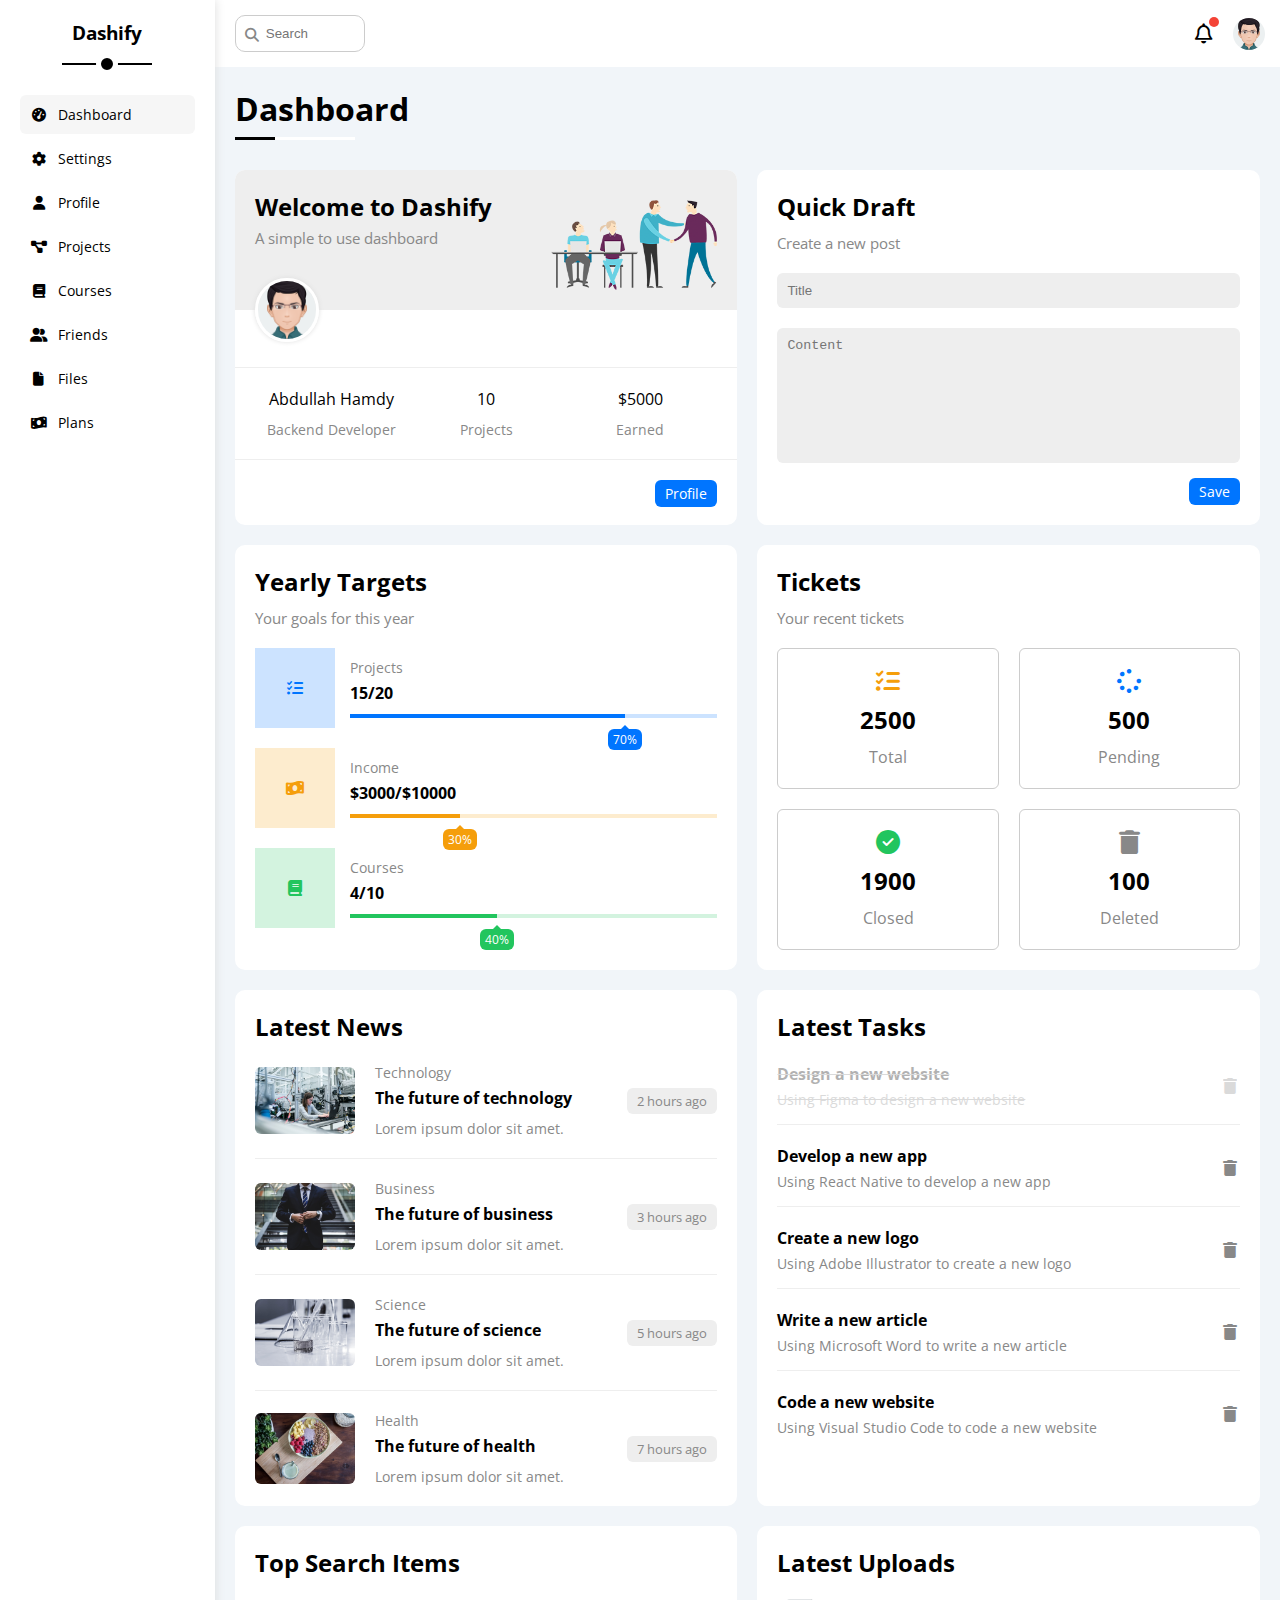
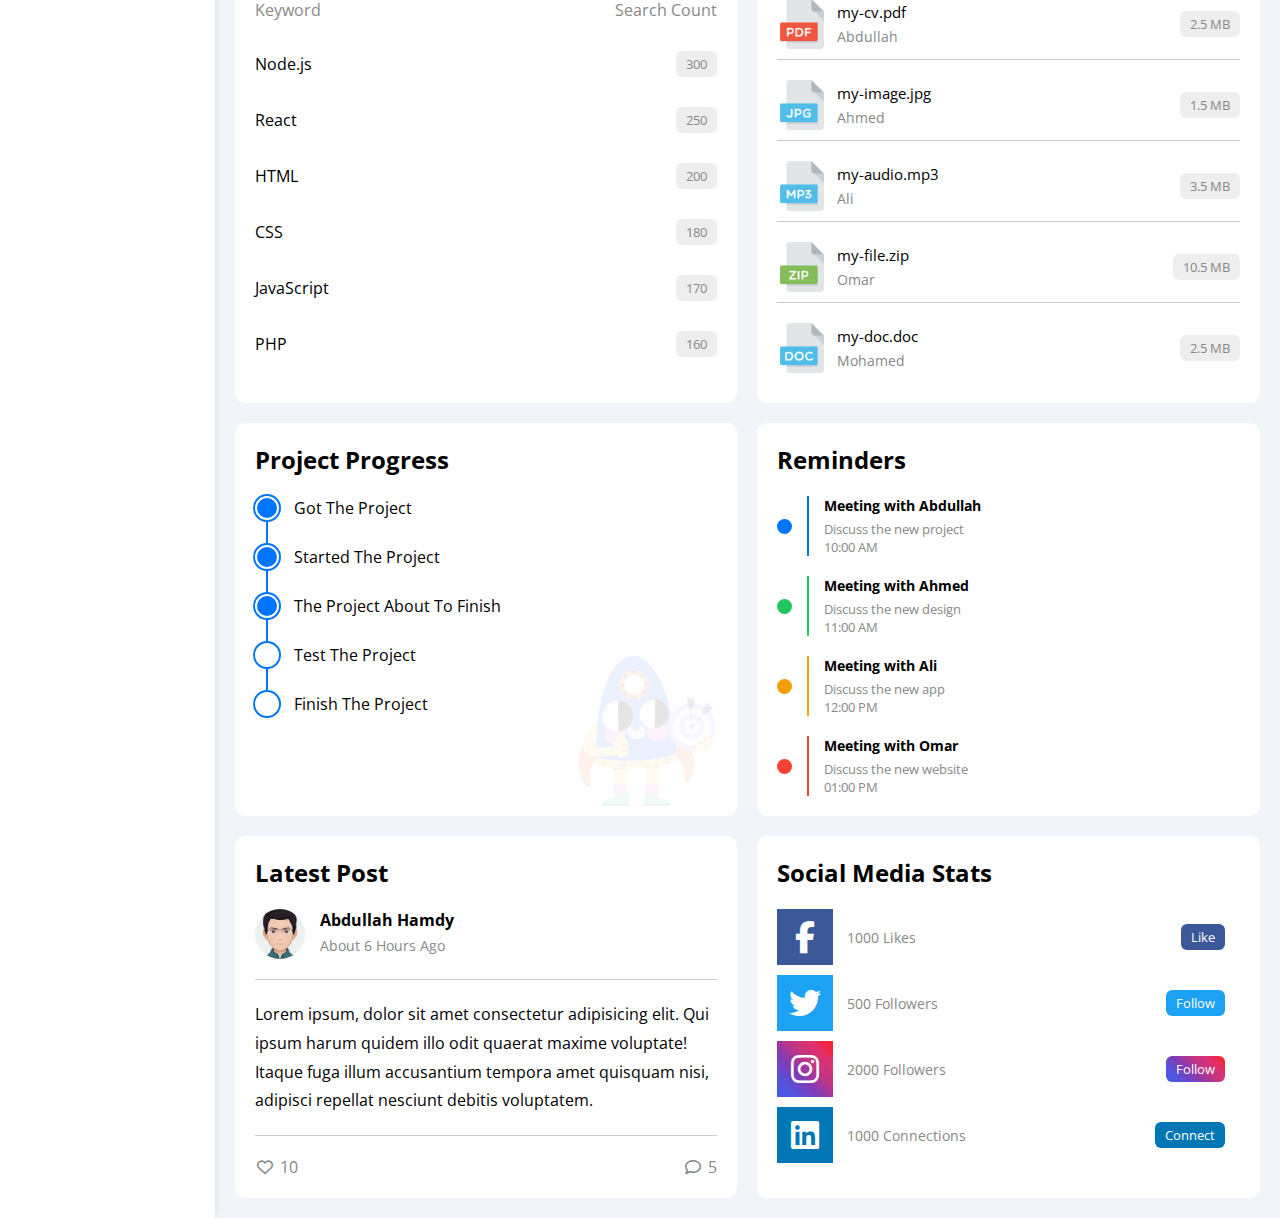
==== index.html @ 6daaa735 "Refactor CSS to update social media stats widget and latest post widget styles and layout" ====
<!DOCTYPE html>
<html lang="en">

<head>
    <meta charset="UTF-8">
    <meta name="viewport" content="width=device-width, initial-scale=1.0">
    <title>Dashify</title>
    <!-- Font Awesome -->
    <link rel="stylesheet" href="./css/all.min.css">
    <!-- Google Font -->
    <link rel="preconnect" href="https://fonts.googleapis.com">
    <link rel="preconnect" href="https://fonts.gstatic.com" crossorigin>
    <link href="https://fonts.googleapis.com/css2?family=Open+Sans:wght@300;500&amp;display=swap" rel="stylesheet">
    <!-- Custom CSS -->
    <link rel="stylesheet" href="./css/framework.css">
    <link rel="stylesheet" href="./css/style.css">
</head>

<body>
    <div class="page d-flex">
        <div class="sidebar bg-white p-20 p-relative">
            <h3 class="p-relative text-center mt-0">Dashify</h3>
            <ul>
                <li>
                    <a href="./index.html" class="active d-flex align-items-center font-14 p-10 rad-6 color-black">
                        <i class="fas fa-tachometer-alt fa-fw"></i>
                        <span>Dashboard</span>
                    </a>
                </li>
                <li>
                    <a href="./settings.html" class="d-flex align-items-center font-14 p-10 rad-6 color-black">
                        <i class="fas fa-cog fa-fw"></i>
                        <span>Settings</span>
                    </a>
                </li>
                <li>
                    <a href="./profile.html" class="d-flex align-items-center font-14 p-10 rad-6 color-black">
                        <i class="fas fa-user fa-fw"></i>
                        <span>Profile</span>
                    </a>
                </li>
                <li>
                    <a href="./projects.html" class="d-flex align-items-center font-14 p-10 rad-6 color-black">
                        <i class="fas fa-project-diagram fa-fw"></i>
                        <span>Projects</span>
                    </a>
                </li>
                <li>
                    <a href="./courses.html" class="d-flex align-items-center font-14 p-10 rad-6 color-black">
                        <i class="fas fa-book fa-fw"></i>
                        <span>Courses</span>
                    </a>
                </li>
                <li>
                    <a href="./friends.html" class="d-flex align-items-center font-14 p-10 rad-6 color-black">
                        <i class="fas fa-user-friends fa-fw"></i>
                        <span>Friends</span>
                    </a>
                </li>
                <li>
                    <a href="./files.html" class="d-flex align-items-center font-14 p-10 rad-6 color-black">
                        <i class="fas fa-file fa-fw"></i>
                        <span>Files</span>
                    </a>
                </li>
                <li>
                    <a href="./plans.html" class="d-flex align-items-center font-14 p-10 rad-6 color-black">
                        <i class="fas fa-money-bill-wave fa-fw"></i>
                        <span>Plans</span>
                    </a>
                </li>
            </ul>
        </div>
        <div class="content w-full">
            <!-- Start Header -->
            <div class="header bg-white p-15 between-flex">
                <div class="search p-relative">
                    <input class="p-10 rad-10 type=" search" placeholder="Search">
                </div>
                <div class="user d-flex align-items-center">
                    <span class="notification p-relative">
                        <i class="fa-regular fa-bell fa-lg p-relative"></i>
                    </span>
                    <div class="user-info d-flex align-items-center">
                        <div class="user-img">
                            <img src="./images/user.png" alt="User">
                        </div>
                    </div>
                </div>
            </div>
            <!-- End Header -->
            <h1 class="p-relative">Dashboard</h1>
            <div class="wrapper d-grid gap-20">
                <!-- Start Welcome widget -->
                <div class="welcome bg-white rad-10 text-center-mobile">
                    <div class="intro d-flex justify-content-between p-20 bg-eee">
                        <div>
                            <h2 class="m-0">
                                Welcome to Dashify
                            </h2>
                            <p class="font-15 color-grey mt-5">
                                A simple to use dashboard
                            </p>
                        </div>
                        <img class="d-none-mobile" src="./images/welcome.png" alt="Welcome">
                    </div>
                    <img src="./images/user.png" alt="User">
                    <div class="body text-center d-flex p-20 mt-20 mb-20 d-block-mobile">
                        <div>Abdullah Hamdy<span class="d-block color-grey font-14 mt-10">Backend Developer</span></div>
                        <div>10<span class="d-block color-grey font-14 mt-10">Projects</span></div>
                        <div>$5000<span class="d-block color-grey font-14 mt-10">Earned</span></div>
                    </div>
                    <a class="btn profile-btn d-block font-14 color-white bg-blue w-fit p-5"
                        href="./profile.html">Profile</a>
                </div>
                <!-- End Welcome widget -->
                <!-- Start Quick Draft Widget -->
                <div class="quick-draft bg-white rad-10">
                    <div class="body p-20">
                        <h2 class="mt-0 mb-10">Quick Draft</h2>
                        <p class="mt-0 mb-20 font-15 color-grey">Create a new post</p>
                        <form>
                            <input class="p-10 rad-6 w-full mb-20 bg-eee border-none" type="text" placeholder="Title">
                            <textarea class="p-10 rad-6 w-full mb-10 bg-eee border-none"
                                placeholder="Content"></textarea>
                            <a href="#" class="save btn d-block w-fit font-14 bg-blue color-white rad-6 w-full">Save</a>
                        </form>
                    </div>
                </div>
                <!-- End Quick Draft Widget -->
                <!-- Start Yearly Targets Widget -->
                <div class="yearly-targets bg-white rad-10 p-20">
                    <h2 class="m-0 mb-10">Yearly Targets</h2>
                    <p class="m-0 mb-20 font-15 color-grey">Your goals for this year</p>
                    <div class="target mb-20">
                        <div class="d-flex align-items-center">
                            <div class="target-icon projects d-flex align-items-center justify-content-center">
                                <i class="fas fa-tasks fa-fw color-blue"></i>
                            </div>
                            <div class="target-info ml-15 flex-1">
                                <p class="m-0 mb-5 color-grey font-14">Projects</p>
                                <p class="m-0 font-weight-bold mb-10">15/20</p>
                                <div class="progress">
                                    <div class="progress-bar f-width bg-blue p-relative" style="width: 75%"><span
                                            class="bg-blue">70%</span>
                                    </div>
                                </div>
                            </div>
                        </div>
                    </div>
                    <div class="target mb-20">
                        <div class="d-flex align-items-center">
                            <div class="target-icon income d-flex align-items-center justify-content-center">
                                <i class="fas fa-money-bill-wave fa-fw color-orange"></i>
                            </div>
                            <div class="target-info ml-15 flex-1">
                                <p class="m-0 mb-5 color-grey font-14">Income</p>
                                <p class="m-0 font-weight-bold mb-10">$3000/$10000</p>
                                <div class="progress">
                                    <div class="progress-bar bg-orange p-relative" style="width: 30%">
                                        <span class="bg-orange">30%</span>
                                    </div>
                                </div>
                            </div>
                        </div>
                    </div>
                    <div class="target mb-20">
                        <div class="d-flex align-items-center">
                            <div class="target-icon courses d-flex align-items-center justify-content-center">
                                <i class="fas fa-book fa-fw color-green"></i>
                            </div>
                            <div class="target-info ml-15 flex-1">
                                <p class="m-0 mb-5 color-grey font-14">Courses</p>
                                <p class="m-0 font-weight-bold mb-10">4/10</p>
                                <div class="progress">
                                    <div class="progress-bar bg-green p-relative" style="width: 40%">
                                        <span class="bg-green">40%</span>
                                    </div>
                                </div>
                            </div>
                        </div>
                    </div>
                </div>
                <!-- End Yearly Targets Widget -->
                <!-- Start Tickets Widget -->
                <div class="tickets bg-white rad-10 p-20">
                    <h2 class="m-0 mb-10">Tickets</h2>
                    <p class="m-0 mb-20 font-15 color-grey">Your recent tickets</p>
                    <div class="tickets-container d-flex flex-wrap gap-20">
                        <div class="ticket color-grey text-center">
                            <i class="fas fa-tasks fa-fw font-24 color-orange mb-10"></i>
                            <p class="m-0 mb-10 font-24 font-weight-bold color-black">2500</p>
                            Total
                        </div>
                        <div class="ticket color-grey text-center">
                            <i class="fas fa-spinner fa-fw font-24 color-blue mb-10"></i>
                            <p class="m-0 mb-10 font-24 font-weight-bold color-black">500</p>
                            Pending
                        </div>
                        <div class="ticket color-grey text-center">
                            <i class="fas fa-circle-check fa-fw font-24 color-green mb-10"></i>
                            <p class="m-0 mb-10 font-24 font-weight-bold color-black">1900</p>
                            Closed
                        </div>
                        <div class="ticket color-grey text-center">
                            <i class="fas fa-trash fa-fw font-24 color-red mb-10"></i>
                            <p class="m-0 mb-10 font-24 font-weight-bold color-black">100</p>
                            Deleted
                        </div>
                    </div>
                </div>
                <!-- End Tickets Widget -->
                <!-- Start Latest News Widget -->
                <div class="latest-news bg-white rad-10 p-20">
                    <h2 class="m-0 mb-20">Latest News</h2>
                    <div class="news-container d-flex flex-column gap-20">
                        <div
                            class="news color-grey d-flex justify-content-between align-items-center d-block-mobile text-center-mobile">
                            <img class="w-100 rad-6 mr-20" src="./images/news1.jpg" alt="News">
                            <div class="news-info flex-1">
                                <p class="m-0 mb-5 font-14 color-grey">Technology</p>
                                <p class="m-0 mb-10 font-16 font-weight-bold color-black">The future of technology</p>
                                <p class="m-0 font-14 color-grey">Lorem ipsum dolor sit amet.</p>
                            </div>
                            <p class="time btn bg-eee font-13">2 hours ago</p>
                        </div>
                        <div
                            class="news color-grey d-flex justify-content-between align-items-center d-block-mobile text-center-mobile">
                            <img class="w-100 rad-6 mr-20" src="./images/news2.jpg" alt="News">
                            <div class="news-info flex-1">
                                <p class="m-0 mb-5 font-14 color-grey">Business</p>
                                <p class="m-0 mb-10 font-16 font-weight-bold color-black">The future of business</p>
                                <p class="m-0 font-14 color-grey">Lorem ipsum dolor sit amet.</p>
                            </div>
                            <p class="time btn bg-eee font-13">3 hours ago</p>
                        </div>
                        <div
                            class="news color-grey d-flex justify-content-between align-items-center d-block-mobile text-center-mobile">
                            <img class="w-100 rad-6 mr-20" src="./images/news3.jpg" alt="News">
                            <div class="news-info flex-1">
                                <p class="m-0 mb-5 font-14 color-grey">Science</p>
                                <p class="m-0 mb-10 font-16 font-weight-bold color-black">The future of science</p>
                                <p class="m-0 font-14 color-grey">Lorem ipsum dolor sit amet.</p>
                            </div>
                            <p class="time btn bg-eee font-13">5 hours ago</p>
                        </div>
                        <div
                            class="news color-grey d-flex justify-content-between align-items-center d-block-mobile text-center-mobile">
                            <img class="w-100 rad-6 mr-20" src="./images/news4.jpg" alt="News">
                            <div class="news-info flex-1">
                                <p class="m-0 mb-5 font-14 color-grey">Health</p>
                                <p class="m-0 mb-10 font-16 font-weight-bold color-black">The future of health</p>
                                <p class="m-0 font-14 color-grey">Lorem ipsum dolor sit amet.</p>
                            </div>
                            <p class="time btn bg-eee font-13">7 hours ago</p>
                        </div>
                    </div>
                </div>
                <!-- End Latest News Widget -->
                <!-- Start Latest Tasks Widget -->
                <div class="latest-tasks bg-white rad-10 p-20">
                    <h2 class="m-0 mb-20">Latest Tasks</h2>
                    <div class="tasks-container d-flex flex-column gap-20">
                        <div class="task color-grey d-flex justify-content-between align-items-center">
                            <div class="task-info flex-1">
                                <p class="m-0 mb-5 font-16 font-weight-bold color-black">Design a new website</p>
                                <p class="m-0 font-14 color-grey">Using Figma to design a new website</p>
                            </div>
                            <i class="fas fa-trash fa-fw font-16 color-red done"></i>
                        </div>
                        <div class="task color-grey d-flex justify-content-between align-items-center">
                            <div class="task-info flex-1">
                                <p class="m-0 mb-5 font-16 font-weight-bold color-black">Develop a new app</p>
                                <p class="m-0 font-14 color-grey">Using React Native to develop a new app</p>
                            </div>
                            <i class="fas fa-trash fa-fw font-16 color-red"></i>
                        </div>
                        <div class="task color-grey d-flex justify-content-between align-items-center">
                            <div class="task-info flex-1">
                                <p class="m-0 mb-5 font-16 font-weight-bold color-black">Create a new logo</p>
                                <p class="m-0 font-14 color-grey">Using Adobe Illustrator to create a new logo</p>
                            </div>
                            <i class="fas fa-trash fa-fw font-16 color-red"></i>
                        </div>
                        <div class="task color-grey d-flex justify-content-between align-items-center">
                            <div class="task-info flex-1">
                                <p class="m-0 mb-5 font-16 font-weight-bold color-black">Write a new article</p>
                                <p class="m-0 font-14 color-grey">Using Microsoft Word to write a new article</p>
                            </div>
                            <i class="fas fa-trash fa-fw font-16 color-red"></i>
                        </div>
                        <div class="task color-grey d-flex justify-content-between align-items-center">
                            <div class="task-info flex-1">
                                <p class="m-0 mb-5 font-16 font-weight-bold color-black">Code a new website</p>
                                <p class="m-0 font-14 color-grey">Using Visual Studio Code to code a new website</p>
                            </div>
                            <i class="fas fa-trash fa-fw font-16 color-red"></i>
                        </div>
                    </div>
                </div>
                <!-- End Latest Tasks Widget -->
                <!-- Start Search Items Widget -->
                <div class="search-items bg-white rad-10 p-20">
                    <h2 class="m-0 mb-20">Top Search Items</h2>
                    <div class="search-items-container d-flex flex-column gap-30">
                        <!-- keyword and  search count-->
                        <div class="search-item color-grey d-flex justify-content-between align-items-center">
                            <p class="m-0 color-grey">Keyword</p>
                            <span class="m-0 color-grey">Search Count</span>
                        </div>
                        <div class="search-item color-grey d-flex justify-content-between align-items-center">
                            <p class="m-0 color-black">Node.js</p>
                            <span class="m-0 font-13 color-grey bg-eee btn">300</span>
                        </div>
                        <div class="search-item color-grey d-flex justify-content-between align-items-center">
                            <p class="m-0 color-black">React</p>
                            <span class="m-0 font-13 color-grey bg-eee btn">250</span>
                        </div>
                        <div class="search-item color-grey d-flex justify-content-between align-items-center">
                            <p class="m-0 color-black">HTML</p>
                            <span class="m-0 font-13 color-grey bg-eee btn">200</span>
                        </div>
                        <div class="search-item color-grey d-flex justify-content-between align-items-center">
                            <p class="m-0 color-black">CSS</p>
                            <span class="m-0 font-13 color-grey bg-eee btn">180</span>
                        </div>
                        <div class="search-item color-grey d-flex justify-content-between align-items-center">
                            <p class="m-0 color-black">JavaScript</p>
                            <span class="m-0 font-13 color-grey bg-eee btn">170</span>
                        </div>
                        <div class="search-item color-grey d-flex justify-content-between align-items-center">
                            <p class="m-0 color-black">PHP</p>
                            <span class="m-0 font-13 color-grey bg-eee btn">160</span>
                        </div>
                    </div>
                </div>
                <!-- End Search Items Widget -->
                <!-- Start Latest Uploads -->
                <div class="latest-uploads bg-white rad-10 p-20">
                    <h2 class="m-0 mb-20">Latest Uploads</h2>
                    <div class="uploads-container d-flex flex-column gap-20">
                        <div class="upload color-grey d-flex justify-content-between align-items-center pb-10">
                            <img class="w-50 rad-6 mr-10" src="./images/upload1.png" alt="Upload">
                            <div class="upload-info flex-1">
                                <p class="m-0 mb-5 color-black font-15">my-cv.pdf</p>
                                <p class="m-0 font-14 color-grey">Abdullah</p>
                            </div>
                            <span class="btn bg-eee font-13">2.5 MB</span>
                        </div>
                        <div class="upload color-grey d-flex justify-content-between align-items-center pb-10">
                            <img class="w-50 rad-6 mr-10" src="./images/upload2.png" alt="Upload">
                            <div class="upload-info flex-1">
                                <p class="m-0 mb-5 color-black font-15">my-image.jpg</p>
                                <p class="m-0 font-14 color-grey">Ahmed</p>
                            </div>
                            <span class="btn bg-eee font-13">1.5 MB</span>
                        </div>
                        <div class="upload color-grey d-flex justify-content-between align-items-center pb-10">
                            <img class="w-50 rad-6 mr-10" src="./images/upload3.png" alt="Upload">
                            <div class="upload-info flex-1">
                                <p class="m-0 mb-5 color-black font-15">my-audio.mp3</p>
                                <p class="m-0 font-14 color-grey">Ali</p>
                            </div>
                            <span class="btn bg-eee font-13">3.5 MB</span>
                        </div>
                        <div class="upload color-grey d-flex justify-content-between align-items-center pb-10">
                            <img class="w-50 rad-6 mr-10" src="./images/upload4.png" alt="Upload">
                            <div class="upload-info flex-1">
                                <p class="m-0 mb-5 color-black font-15">my-file.zip</p>
                                <p class="m-0 font-14 color-grey">Omar</p>
                            </div>
                            <span class="btn bg-eee font-13">10.5 MB</span>
                        </div>
                        <div class="upload color-grey d-flex justify-content-between align-items-center pb-10">
                            <img class="w-50 rad-6 mr-10" src="./images/upload5.png" alt="Upload">
                            <div class="upload-info flex-1">
                                <p class="m-0 mb-5 color-black font-15">my-doc.doc</p>
                                <p class="m-0 font-14 color-grey">Mohamed</p>
                            </div>
                            <span class="btn bg-eee font-13">2.5 MB</span>
                        </div>
                    </div>
                </div>
                <!-- End Latest Uploads -->
                <!-- Start Project Progress Widget -->
                <div class="project-progress bg-white rad-10 p-20 p-relative">
                    <h2 class="m-0 mb-20">Project Progress</h2>
                    <ul class="progress-container d-flex flex-column gap-25 p-relative">
                        <li class="d-flex align-items-center done">Got The Project</li>
                        <li class="d-flex align-items-center done">Started The Project</li>
                        <li class="d-flex align-items-center done">The Project About To Finish</li>
                        <li class="d-flex align-items-center current">Test The Project</li>
                        <li class="d-flex align-items-center">Finish The Project</li>
                    </ul>
                    <img src="./images/project.png" alt="Project">
                </div>
                <!-- End Project Progress Widget -->
                <!-- Start Reminders Widget -->
                <div class="reminders bg-white rad-10 p-20">
                    <h2 class="m-0 mb-20">Reminders</h2>
                    <div class="reminders-container d-flex flex-column gap-20">
                        <div class="reminder color-grey d-flex align-items-center">
                            <span class="key bg-blue mr-15 d-block rad-half"></span>
                            <div class="reminder-info pl-15">
                                <p class="m-0 mb-5 font-14 font-weight-bold color-black">Meeting with Abdullah</p>
                                <p class="m-0 font-13 color-grey">Discuss the new project</p>
                                <p class="m-0 font-13 color-grey">10:00 AM</p>
                            </div>
                        </div>
                        <div class="reminder color-grey d-flex align-items-center">
                            <span class="key bg-green mr-15 d-block rad-half"></span>
                            <div class="reminder-info pl-15">
                                <p class="m-0 mb-5 font-14 font-weight-bold color-black">Meeting with Ahmed</p>
                                <p class="m-0 font-13 color-grey">Discuss the new design</p>
                                <p class="m-0 font-13 color-grey">11:00 AM</p>
                            </div>
                        </div>
                        <div class="reminder color-grey d-flex align-items-center">
                            <span class="key bg-orange mr-15 d-block rad-half"></span>
                            <div class="reminder-info pl-15">
                                <p class="m-0 mb-5 font-14 font-weight-bold color-black">Meeting with Ali</p>
                                <p class="m-0 font-13 color-grey">Discuss the new app</p>
                                <p class="m-0 font-13 color-grey">12:00 PM</p>
                            </div>
                        </div>
                        <div class="reminder color-grey d-flex align-items-center">
                            <span class="key bg-red mr-15 d-block rad-half"></span>
                            <div class="reminder-info pl-15">
                                <p class="m-0 mb-5 font-14 font-weight-bold color-black">Meeting with Omar</p>
                                <p class="m-0 font-13 color-grey">Discuss the new website</p>
                                <p class="m-0 font-13 color-grey">01:00 PM</p>
                            </div>
                        </div>
                    </div>
                </div>
                <!-- End Reminders Widget -->
                <!-- Start Latest Post Widget -->
                <div class="latest-post bg-white rad-10 p-20">
                    <h2 class="m-0 mb-20">Latest Post</h2>
                    <div class="post-header color-grey d-flex">
                        <img class="w-50 rad-half mr-15" src="./images/user.png" alt="User">
                        <div class="post-info">
                            <p class="m-0 mb-5 font-16 font-weight-bold color-black">Abdullah Hamdy</p>
                            <p class="m-0 font-14 color-grey">About 6 Hours Ago</p>
                        </div>
                    </div>
                    <p class="post-content pt-20 pb-20 mt-20 mb-20">Lorem ipsum, dolor sit amet consectetur adipisicing
                        elit. Qui ipsum harum quidem illo odit quaerat maxime voluptate! Itaque fuga illum accusantium
                        tempora amet quisquam nisi, adipisci repellat nesciunt debitis voluptatem.</p>
                    <div class="post-footer d-flex justify-content-between align-items-center">
                        <div class="likes d-flex align-items-center">
                            <i class="fa-regular fa-heart fa-fw color-grey mr-5"></i>
                            <span class="color-grey">10</span>
                        </div>
                        <div class="comments d-flex align-items-center">
                            <i class="fa-regular fa-comment fa-fw color-grey mr-5"></i>
                            <span class="color-grey
                            ">5</span>
                        </div>
                    </div>
                </div>
                <!-- End Latest Post Widget -->

                <!-- Start Social Media Stats Widget -->
                <div class="social-media-stats bg-white rad-10 p-20">
                    <h2 class="m-0 mb-20">Social Media Stats</h2>
                    <div class="stats-container d-flex flex-column gap-10">
                        <div class="stat-info between-flex p-relative p-15">
                            <i class="fa-brands fa-facebook-f fa-2x h-full color-white facebook"></i>
                            <p class="m-0 font-14 color-grey">1000 Likes</p>
                            <a href="#" class="btn font-13 color-white">Like</a>
                        </div>
                        <div class="stat-info between-flex p-relative p-15">
                            <i class="fa-brands fa-twitter fa-2x h-full color-white twitter"></i>
                            <p class="m-0 font-14 color-grey">500 Followers</p>
                            <a href="#" class="btn bg-blue font-13 color-white">Follow</a>
                        </div>
                        <div class="stat-info between-flex p-relative p-15">
                            <i class="fa-brands fa-instagram fa-2x h-full color-white instagram"></i>
                            <p class="m-0 font-14 color-grey">2000 Followers</p>
                            <a href="#" class="btn bg-blue font-13 color-white">Follow</a>
                        </div>
                        <div class="stat-info between-flex p-relative p-15">
                            <i class="fa-brands fa-linkedin fa-2x h-full color-white linkedin"></i>
                            <p class="m-0 font-14 color-grey">1000 Connections</p>
                            <a href="#" class="btn bg-blue font-13 color-white">Connect</a>
                        </div>
                    </div>
                </div>
                <!-- End Social Media Stats Widget -->
            </div>
        </div>
</body>

</html>
---- css/framework.css ----
:root {
    --blue-color: #0075ff;
    --blue-alt-color: #0d69d5;
    --orange-color: #f59e0b;
    --green-color: #22c55e;
    --red-color: #f44336;
    --grey-color: #888;
}

/* Padding and Margin */

.p-0 {
    padding: 0;
}

.pt-0 {
    padding-top: 0;
}

.pr-0 {
    padding-right: 0;
}

.pb-0 {
    padding-bottom: 0;
}

.pl-0 {
    padding-left: 0;
}

.p-10 {
    padding: 10px;
}

.pt-10 {
    padding-top: 10px;
}

.pr-10 {
    padding-right: 10px;
}

.pb-10 {
    padding-bottom: 10px;
}

.pl-10 {
    padding-left: 10px;
}

.p-15 {
    padding: 15px;
}

.pt-15 {
    padding-top: 15px;
}

.pr-15 {
    padding-right: 15px;
}

.pb-15 {
    padding-bottom: 15px;
}

.pl-15 {
    padding-left: 15px;
}

.p-20 {
    padding: 20px;
}

.pt-20 {
    padding-top: 20px;
}

.pr-20 {
    padding-right: 20px;
}

.pb-20 {
    padding-bottom: 20px;
}

.pl-20 {
    padding-left: 20px;
}

.m-0 {
    margin: 0;
}

.mt-0 {
    margin-top: 0;
}

.mr-0 {
    margin-right: 0;
}

.mb-0 {
    margin-bottom: 0;
}

.ml-0 {
    margin-left: 0;
}

.m-5 {
    margin: 5px;
}

.mt-5 {
    margin-top: 5px;
}

.mr-5 {
    margin-right: 5px;
}

.mb-5 {
    margin-bottom: 5px;
}

.m-10 {
    margin: 10px;
}

.mt-10 {
    margin-top: 10px;
}

.mr-10 {
    margin-right: 10px;
}

.mb-10 {
    margin-bottom: 10px;
}

.ml-10 {
    margin-left: 10px;
}

.m-15 {
    margin: 15px;
}

.mt-15 {
    margin-top: 15px;
}

.mr-15 {
    margin-right: 15px;
}

.mb-15 {
    margin-bottom: 15px;
}

.ml-15 {
    margin-left: 15px;
}

.m-20 {
    margin: 20px;
}

.mt-20 {
    margin-top: 20px;
}

.mr-20 {
    margin-right: 20px;
}

.mb-20 {
    margin-bottom: 20px;
}

.ml-20 {
    margin-left: 20px;
}

/* Text Align */

.text-center {
    text-align: center;
}

@media (max-width: 767px) {
    .text-center-mobile {
        text-align: center;
    }
}

.text-left {
    text-align: left;
}

.text-right {
    text-align: right;
}

/* background color */

.bg-white {
    background-color: #fff;
}

/* Position */

.p-relative {
    position: relative;
}

/* Display */
.d-flex {
    display: flex;
}

.d-grid {
    display: grid;
}


.d-block {
    display: block;
}

@media (max-width: 767px) {
    .d-block-mobile {
        display: block;
    }

    .d-none-mobile {
        display: none;
    }
}

.d-inline {
    display: inline;
}

.d-inline-block {
    display: inline-block;
}

/* Flex Direction */

.flex-row {
    flex-direction: row;
}

.flex-column {
    flex-direction: column;
}

/* Flex Wrap */

.flex-wrap {
    flex-wrap: wrap;
}

/* Flex Justify Content */

.justify-content-start {
    justify-content: flex-start;
}

.justify-content-end {
    justify-content: flex-end;
}

.justify-content-center {
    justify-content: center;
}

.justify-content-between {
    justify-content: space-between;
}

.justify-content-around {
    justify-content: space-around;
}

/* Flex Align Items */

.align-items-start {
    align-items: flex-start;
}

.align-items-end {
    align-items: flex-end;
}

.align-items-center {
    align-items: center;
}

.align-items-baseline {
    align-items: baseline;
}

.align-items-stretch {
    align-items: stretch;
}

/* Flex Align Content */

.align-content-start {
    align-content: flex-start;
}

.align-content-end {
    align-content: flex-end;
}

.align-content-center {
    align-content: center;
}

.align-content-between {
    align-content: space-between;
}

.align-content-around {
    align-content: space-around;
}

.align-content-stretch {
    align-content: stretch;
}

/* Flex Align Self */

.align-self-auto {
    align-self: auto;
}

.align-self-start {
    align-self: flex-start;
}

.align-self-end {
    align-self: flex-end;
}

.align-self-center {
    align-self: center;
}

.align-self-baseline {
    align-self: baseline;
}

.align-self-stretch {
    align-self: stretch;
}

/* Flex Grow */

.flex-grow-0 {
    flex-grow: 0;
}

.flex-grow-1 {
    flex-grow: 1;
}

/* Flex Shrink */

.flex-shrink-0 {
    flex-shrink: 0;
}

.flex-shrink-1 {
    flex-shrink: 1;
}

/* Flex Basis */

.flex-basis-auto {
    flex-basis: auto;
}

/* Flex */

.flex-1 {
    flex: 1;
}

/* Grid Gaps */

.gap-10 {
    gap: 10px;
}

.gap-20 {
    gap: 20px;
}

.gap-25 {
    gap: 25px;
}

.gap-30 {
    gap: 30px;
}

/* Font Size */

.font-10 {
    font-size: 10px;
}

.font-12 {
    font-size: 12px;
}

.font-13 {
    font-size: 13px;
}

.font-14 {
    font-size: 14px;
}

.font-15 {
    font-size: 15px;
}

.font-16 {
    font-size: 16px;
}

.font-18 {
    font-size: 18px;
}

.font-20 {
    font-size: 20px;
}

.font-24 {
    font-size: 24px;
}

.font-30 {
    font-size: 30px;
}

/* Font Weight */

.font-weight-normal {
    font-weight: normal;
}

.font-weight-bold {
    font-weight: bold;
}

/* Border */

.border-none {
    border: none;
}   

.border {
    border: 1px solid #ccc;
}

.border-top {
    border-top: 1px solid #ccc;
}

.border-right {
    border-right: 1px solid #ccc;
}

.border-bottom {
    border-bottom: 1px solid #ccc;
}

.border-left {
    border-left: 1px solid #ccc;
}

/* Border Radius */

.rad-6 {
    border-radius: 6px;
}

.rad-10 {
    border-radius: 10px;
}

.rad-half {
    border-radius: 50%;
}

/* Colors */

.color-black {
    color: #000;
}

.color-white {
    color: #fff;
}

.color-grey {
    color: var(--grey-color);
}

.color-blue {
    color: var(--blue-color);
}

.color-blue-alt {
    color: var(--blue-alt-color);
}

.color-orange {
    color: var(--orange-color);
}

.color-green {
    color: var(--green-color);
}

.bg-eee {
    background-color: #eee;
}

.bg-blue {
    background-color: var(--blue-color);
}

.bg-blue-alt {
    background-color: var(--blue-alt-color);
}

.bg-orange {
    background-color: var(--orange-color);
}

.bg-green {
    background-color: var(--green-color);
}

.bg-red {
    background-color: var(--red-color);
}

/* Width & Height */

.w-50 {
    width: 50px;
}

.w-100 {
    width: 100px;
}

.w-full {
    width: 100%;
}

.w-fit {
    width: fit-content;
}

.max-w-full {
    max-width: 100%;
}

.h-full {
    height: 100%;
}
---- css/style.css ----
:root {
    --blue-color: #0075ff;
    --blue-alt-color: #0d69d5;
    --orange-color: #f59e0b;
    --green-color: #22c55e;
    --red-color: #f44336;
    --grey-color: #888;
}

/* Start Scrollbar */
::-webkit-scrollbar {
    width: 10px;
}

::-webkit-scrollbar-thumb {
    background-color: var(--blue-color);
    border-radius: 10px;
}

::-webkit-scrollbar-track {
    background-color: white;
}

* {
    -webkit-box-sizing: border-box;
    -moz-box-sizing: border-box;
    box-sizing: border-box;
}

/* End Scrollbar */

*:focus {
    outline: none;
}

body {
    font-family: 'Open Sans', sans-serif;
    margin: 0;
    padding: 0;
}

a {
    text-decoration: none;
}

ul {
    list-style: none;
    margin: 0;
    padding: 0;
}

.page {
    min-height: 100vh;
    background-color: #f1f5f9;
}

.page h1 {
    font-size: 32px;
    margin: 20px 20px 40px;
}

.page h1::before, .page h1::after {
    content: '';
    position: absolute;
    bottom: -10px;
    left: 0;
    height: 3px;
}

.page h1::before {
    width: 120px;
    background-color: white;
}

.page h1::after {
    width: 40px;
    background-color: black;
}

/* Start Sidebar */
.sidebar {
    width: 250px;
    box-shadow: 0 0 10px #ddd;
}

@media (max-width: 767px) {
    .sidebar {
        width: 58px;
        padding: 10px;
    }
}

.sidebar>h3 {
    margin-bottom: 50px;
}

@media (max-width: 767px) {
    .sidebar>h3 {
        font-size: 11px;
        margin-bottom: 15px;
    }
}

.sidebar>h3::before {
    content: '';
    position: absolute;
    width: 90px;
    height: 2px;
    background-color: #000;
    bottom: -20px;
    left: 50%;
    transform: translateX(-50%);
}

.sidebar>h3::after {
    content: '';
    position: absolute;
    width: 12px;
    height: 12px;
    background-color: #000;
    border: 5px solid #fff;
    border-radius: 50%;
    bottom: -30px;
    left: 50%;
    transform: translateX(-50%);
}

@media (max-width: 767px) {
    .sidebar>h3::before {
        display: none;
    }

    .sidebar>h3::after {
        display: none;
    }

}

.sidebar ul li a {
    transition: 0.3s;
    margin-bottom: 5px;
}

.sidebar ul li a:hover, .sidebar ul li a.active {
    background-color: #f6f6f6;
}

.sidebar ul li span {
    margin-left: 10px;
}

@media (max-width: 767px) {
    .sidebar ul li span {
        display: none;
    }
}

/* End Sidebar */

/* Start Content */
.content {
    overflow: hidden;
}

.header .search::before {
    font-family: var(--fa-style-family-classic);
    content: "\f002";
    font-weight: 900;
    position: absolute;
    left: 15px;
    top: 50%;
    transform: translateY(-50%);
    font-size: 14px;
    color: var(--grey-color);
}

.header .search input {
    border: 1px solid #ccc;
    border-radius: 10px;
    margin-left: 5px;
    padding-left: 30px;
    width: 130px;
    transition: width 0.3s;
}

.header .search input::placeholder {
    color: -var(--grey-color);
}

.header .search input:focus {
    width: 200px;
}

.header .search input:focus::placeholder {
    color: transparent;
}

.header .user .notification::before {
    content: '';
    position: absolute;
    top: -6px;
    right: -6px;
    width: 10px;
    height: 10px;
    background-color: var(--red-color);
    border-radius: 50%;
}

.header .user-info .user-img {
    width: 32px;
    height: 32px;
    margin-left: 20px;
}

.header .user-info .user-img img {
    width: 100%;
    border-radius: 50%;
}

.wrapper {
    grid-template-columns: repeat(auto-fill, minmax(400px, 1fr));
    margin-left: 20px;
    margin-right: 20px;
    margin-bottom: 20px;
}

@media (max-width: 767px) {
    .wrapper {
        grid-template-columns: minmax(250px, 1fr);
    }
}

.welcome {
    overflow: hidden;
}

.welcome>img {
    width: 64px;
    height: 64px;
    border-radius: 50%;
    border: 3px solid #fff;
    box-shadow: 0 0 5px #ddd;
    margin-top: -32px;
    margin-left: 20px;
}

.welcome .intro p {
    margin-bottom: 40px;
}

.welcome .intro img {
    height: 90px;
    margin-top: 10px;
}

.welcome .body {
    border-top: 1px solid #eee;
    border-bottom: 1px solid #eee;
}

.welcome .body>div {
    flex: 1;
}

@media (max-width: 767px) {
    .welcome .body>div {
        margin-bottom: 20px;
    }
}

.welcome .profile-btn {
    margin: 0 20px 15px auto;
    transition: 0.3s;
}

.welcome .profile-btn:hover {
    background-color: var(--blue-alt-color);
}

/* Start Quick Draft Widget */

.quick-draft .body textarea {
    height: 135px;
    resize: none;
}

.quick-draft .body .save {
    margin-left: auto;
    transition: 0.3s;
}

.quick-draft .body .save:hover {
    background-color: var(--blue-alt-color);
}

/* End Quick Draft Widget */

/* Start Yearly Targets Widget  */
.yearly-targets .target .target-icon {
    width: 80px;
    height: 80px;
}

.yearly-targets .target-info .progress, .yearly-targets .target-info .progress .progress-bar {
    height: 4px;
}

.yearly-targets .target-icon.projects, .yearly-targets .projects+.target-info .progress {
    background-color: rgb(0 117 255 / 20%);
}

.yearly-targets .target-icon.income, .yearly-targets .income+.target-info .progress {
    background-color: rgb(245 158 11 / 20%);
}

.yearly-targets .target-icon.courses, .yearly-targets .courses+.target-info .progress {
    background-color: rgb(34 197 94 / 20%);
}

.yearly-targets .target-info .progress-bar span {
    position: absolute;
    bottom: -32px;
    right: -17px;
    color: white;
    padding: 2px 5px;
    border-radius: 6px;
    font-size: 12px;
}

.yearly-targets .target-info .progress-bar span::after {
    content: "";
    border-color: transparent;
    border-width: 5px;
    border-style: solid;
    position: absolute;
    top: -9px;
    left: 50%;
    transform: translateX(-50%);
}

.yearly-targets .target-info .progress-bar.bg-blue span::after {
    border-bottom-color: var(--blue-color);
}

.yearly-targets .target-info .progress-bar.bg-orange span::after {
    border-bottom-color: var(--orange-color);
}

.yearly-targets .target-info .progress-bar.bg-green span::after {
    border-bottom-color: var(--green-color);
}


/* End Yearly Targets Widget  */

/* Start Tickets Widget  */
.tickets .ticket {
    border: 1px solid #ccc;
    border-radius: 6px;
    padding: 20px;
    width: calc(50% - 10px);
}

@media (max-width: 767px) {
    .tickets .ticket {
        width: 100%;
    }
}

/* End Tickets Widget  */

/* Start Latest News Widget  */
.latest-news .news:not(:last-of-type) {
    padding-bottom: 20px;
    border-bottom: 1px solid #eee;
}

@media (max-width: 767px) {

    .latest-news .news img {
        margin: 0;
    }

    .latest-news .news .time {
        width: fit-content;
        margin: 10px auto;
    }
}

/* End Latest News Widget  */

/* Start Latest Tasks Widget  */
.latest-tasks .task:not(:last-of-type) {
    padding-bottom: 15px;
    border-bottom: 1px solid #eee;
}

.latest-tasks .task:first-of-type .task-info {
    text-decoration: line-through;
    opacity: 0.3;
}

.latest-tasks .done {
    opacity: 0.3;
}

.latest-tasks .task i {
    cursor: pointer;
    transition: 0.3s;
}

.latest-tasks .task:hover i {
    color: var(--red-color);
}

/* End Latest Tasks Widget  */
/* Start Latest Uploads */
.latest-uploads .upload:not(:last-of-type) {
    border-bottom: 1px solid #ccc;
}

/* End Latest Uploads */

/* Start Project Progress Widget */
.project-progress img {
    position: absolute;
    max-width: 150px;
    right: 15px;
    bottom: 10px;
    opacity: 0.1;
}

@media (max-width: 767px) {
    .project-progress img {
        display: none;
    }
}

.project-progress .progress-container::before {
    content: "";
    position: absolute;
    left: 11px;
    width: 2px;
    height: 100%;
    background-color: var(--blue-color);
}

.project-progress .progress-container li::before {
    content: "";
    width: 20px;
    height: 20px;
    display: block;
    border-radius: 50%;
    background-color: white;
    border: 2px solid white;
    outline: 2px solid var(--blue-color);
    margin-right: 15px;
    z-index: 1;
}

.project-progress .progress-container .done::before {
    background-color: var(--blue-color);
}

.project-progress .progress-container .current::before {
    animation: pulse 1s infinite alternate;
}

/* End Project Progress Widget */

/* Start Reminders Widget */
.reminders .reminder .key {
    width: 15px;
    height: 15px;
}

.reminders .reminder .key.bg-blue+.reminder-info {
    border-left: 2px solid var(--blue-color);
}

.reminders .reminder .key.bg-green+.reminder-info {
    border-left: 2px solid var(--green-color);
}

.reminders .reminder .key.bg-orange+.reminder-info {
    border-left: 2px solid var(--orange-color);
}

.reminders .reminder .key.bg-red+.reminder-info {
    border-left: 2px solid var(--red-color);
}

/* End Reminders Widget */

/* Start Latest Post Widget */

.latest-post .post-content {
    line-height: 1.8;
    border-top: 1px solid #ccc;
    border-bottom: 1px solid #ccc;
}

/* End Latest Post Widget */

/* Start Social Media Stats Widget */

.social-media-stats .stat-info {
    padding-left: 70px;
}

.social-media-stats .stat-info i {
    position: absolute;
    top: 0;
    left: 0;
    display: flex;
    justify-content: center;
    align-items: center;
    width: 56px;
}

.social-media-stats .stat-info .facebook, .social-media-stats .facebook~a {
    background-color: #3b5998;
}

.social-media-stats .stat-info .twitter, .social-media-stats .twitter~a {
    background-color: #1da1f2;
}

.social-media-stats .stat-info .instagram, .social-media-stats .instagram~a {
    background: linear-gradient(45deg, #405de6, #5851db, #833ab4, #c13584, #e1306c, #fd1d1d);
}

.social-media-stats .stat-info .linkedin, .social-media-stats .linkedin~a {
    background-color: #0077b5;
}

/* End Social Media Stats Widget */


/* End Content */

/* Components */

.between-flex {
    display: flex;
    justify-content: space-between;
    align-items: center;
}

.btn {
    padding: 4px 10px;
    border-radius: 6px;
}

/* Start Animation */
@keyframes pulse {
    from {
        background-color: var(--blue-color);
    }

    to {
        background-color: #fff;
    }
}

/* End Animation */
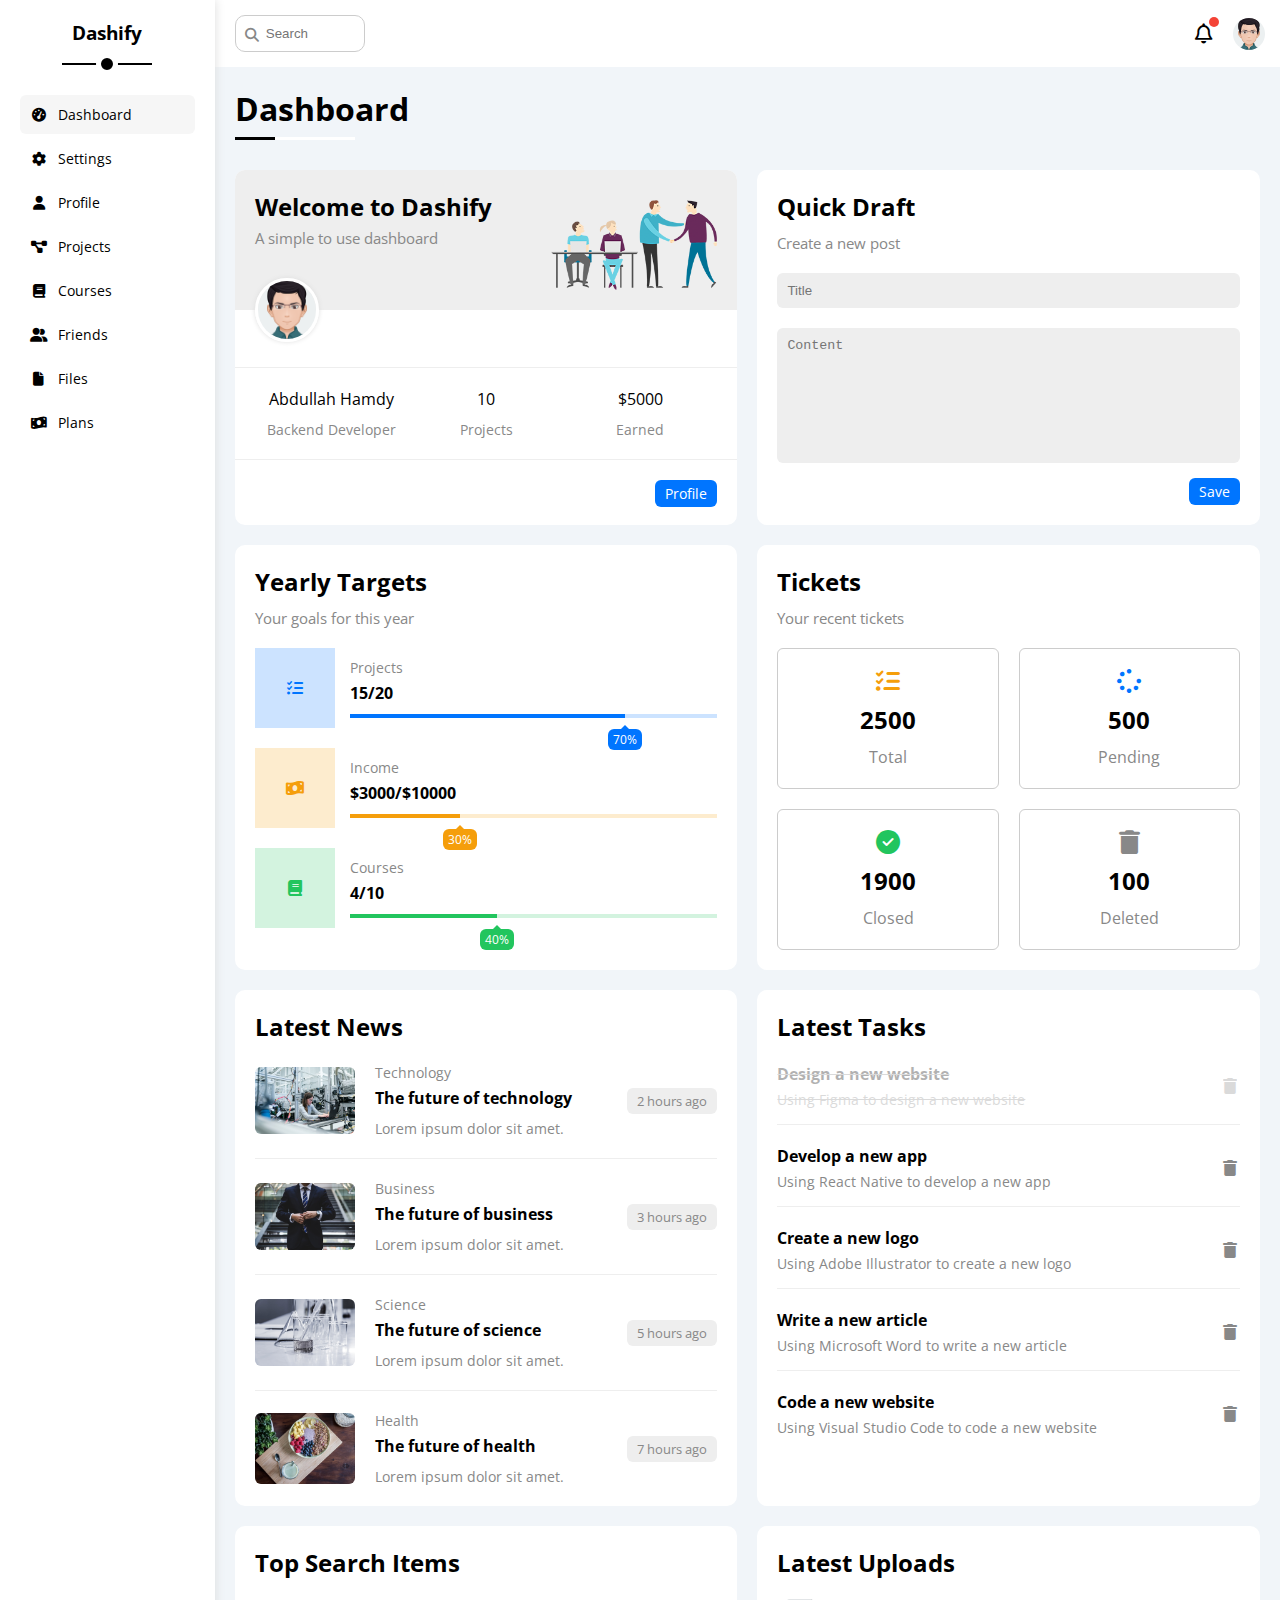
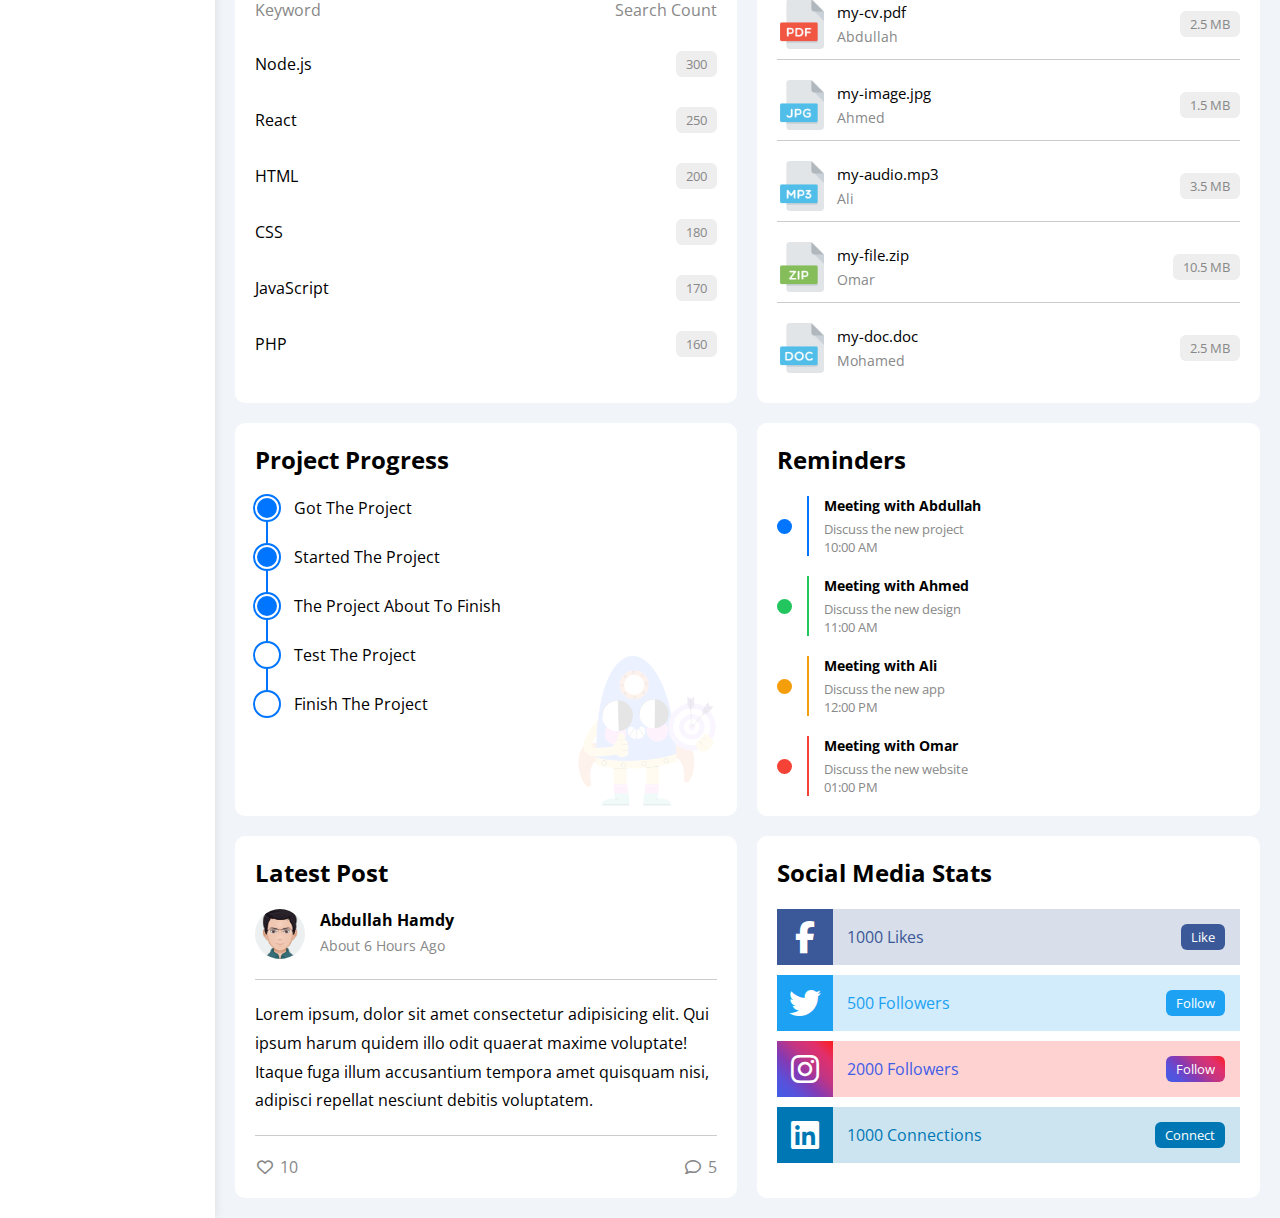
==== commit 3c1954d2: "Refactor CSS to update social media stats widget color styles and add background color to each socia" ====
--- a/index.html
+++ b/index.html
@@ -465,25 +465,25 @@
                 <div class="social-media-stats bg-white rad-10 p-20">
                     <h2 class="m-0 mb-20">Social Media Stats</h2>
                     <div class="stats-container d-flex flex-column gap-10">
-                        <div class="stat-info between-flex p-relative p-15">
-                            <i class="fa-brands fa-facebook-f fa-2x h-full color-white facebook"></i>
-                            <p class="m-0 font-14 color-grey">1000 Likes</p>
+                        <div class="stat-info between-flex p-relative p-15 facebook">
+                            <i class="fa-brands fa-facebook-f fa-2x h-full color-white"></i>
+                            <p class="m-0">1000 Likes</p>
                             <a href="#" class="btn font-13 color-white">Like</a>
                         </div>
-                        <div class="stat-info between-flex p-relative p-15">
-                            <i class="fa-brands fa-twitter fa-2x h-full color-white twitter"></i>
-                            <p class="m-0 font-14 color-grey">500 Followers</p>
-                            <a href="#" class="btn bg-blue font-13 color-white">Follow</a>
-                        </div>
-                        <div class="stat-info between-flex p-relative p-15">
-                            <i class="fa-brands fa-instagram fa-2x h-full color-white instagram"></i>
-                            <p class="m-0 font-14 color-grey">2000 Followers</p>
-                            <a href="#" class="btn bg-blue font-13 color-white">Follow</a>
-                        </div>
-                        <div class="stat-info between-flex p-relative p-15">
-                            <i class="fa-brands fa-linkedin fa-2x h-full color-white linkedin"></i>
-                            <p class="m-0 font-14 color-grey">1000 Connections</p>
-                            <a href="#" class="btn bg-blue font-13 color-white">Connect</a>
+                        <div class="stat-info between-flex p-relative p-15 twitter">
+                            <i class="fa-brands fa-twitter fa-2x h-full color-white "></i>
+                            <p class="m-0">500 Followers</p>
+                            <a href="#" class="btn font-13 color-white">Follow</a>
+                        </div>
+                        <div class="stat-info between-flex p-relative p-15 instagram">
+                            <i class="fa-brands fa-instagram fa-2x h-full color-white "></i>
+                            <p class="m-0">2000 Followers</p>
+                            <a href="#" class="btn font-13 color-white">Follow</a>
+                        </div>
+                        <div class="stat-info between-flex p-relative p-15 linkedin">
+                            <i class="fa-brands fa-linkedin fa-2x h-full color-white"></i>
+                            <p class="m-0">1000 Connections</p>
+                            <a href="#" class="btn font-13 color-white">Connect</a>
                         </div>
                     </div>
                 </div>
--- a/css/style.css
+++ b/css/style.css
@@ -518,20 +518,52 @@
     width: 56px;
 }
 
-.social-media-stats .stat-info .facebook, .social-media-stats .facebook~a {
+.social-media-stats .facebook>i, .social-media-stats .facebook>a {
     background-color: #3b5998;
 }
 
-.social-media-stats .stat-info .twitter, .social-media-stats .twitter~a {
+.social-media-stats .twitter>i, .social-media-stats .twitter>a {
     background-color: #1da1f2;
 }
 
-.social-media-stats .stat-info .instagram, .social-media-stats .instagram~a {
+.social-media-stats .instagram>i, .social-media-stats .instagram>a {
     background: linear-gradient(45deg, #405de6, #5851db, #833ab4, #c13584, #e1306c, #fd1d1d);
 }
 
-.social-media-stats .stat-info .linkedin, .social-media-stats .linkedin~a {
+.social-media-stats .linkedin>i, .social-media-stats .linkedin>a {
     background-color: #0077b5;
+}
+
+.social-media-stats .facebook>p {
+    color: #3b5998;
+}
+
+.social-media-stats .twitter>p {
+    color: #1da1f2;
+}
+
+.social-media-stats .instagram>p {
+    color: #405de6;
+}
+
+.social-media-stats .linkedin>p {
+    color: #0077b5;
+}
+
+.social-media-stats .facebook {
+    background-color: rgba(59, 88, 152, 0.2);
+}
+
+.social-media-stats .twitter {
+    background-color: rgba(29, 160, 242, 0.2);
+}
+
+.social-media-stats .instagram {
+    background-color: rgba(253, 29, 29, 0.2);
+}
+
+.social-media-stats .linkedin {
+    background-color: rgba(0, 118, 181, 0.2);
 }
 
 /* End Social Media Stats Widget */
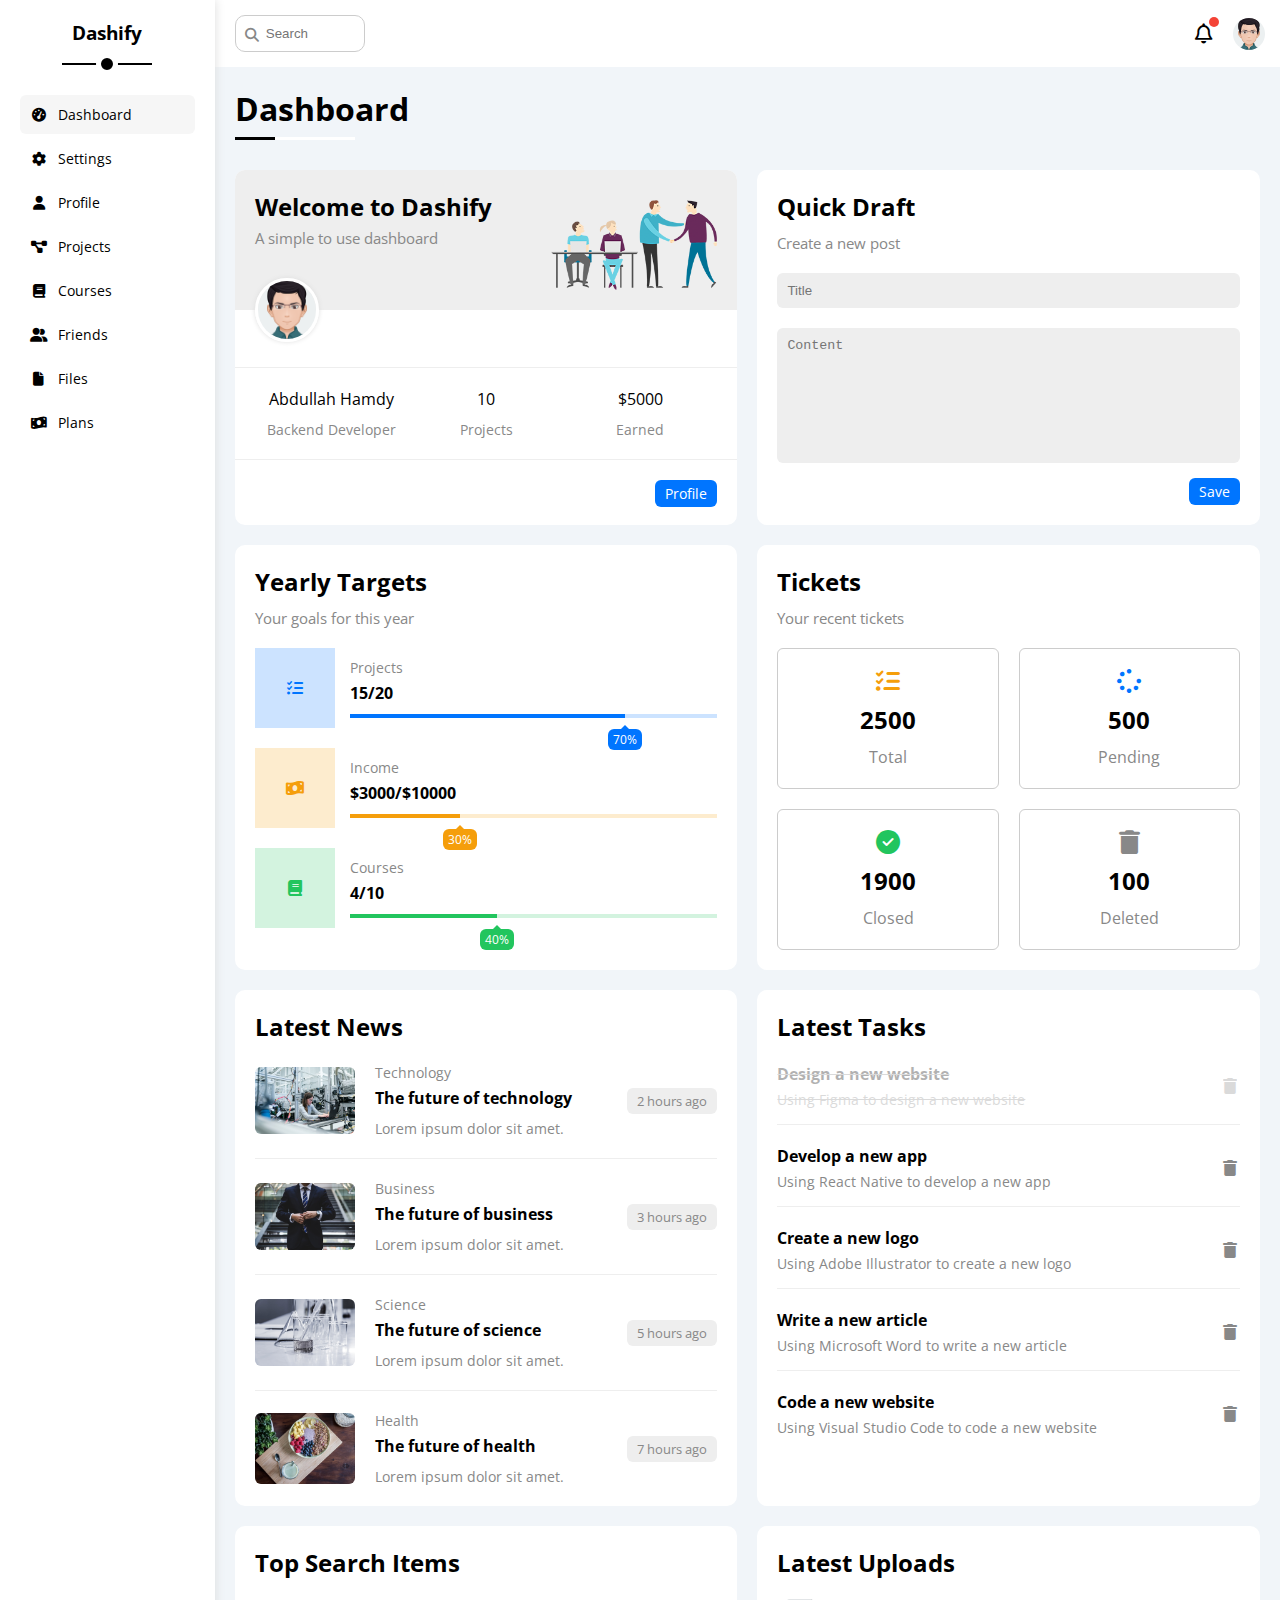
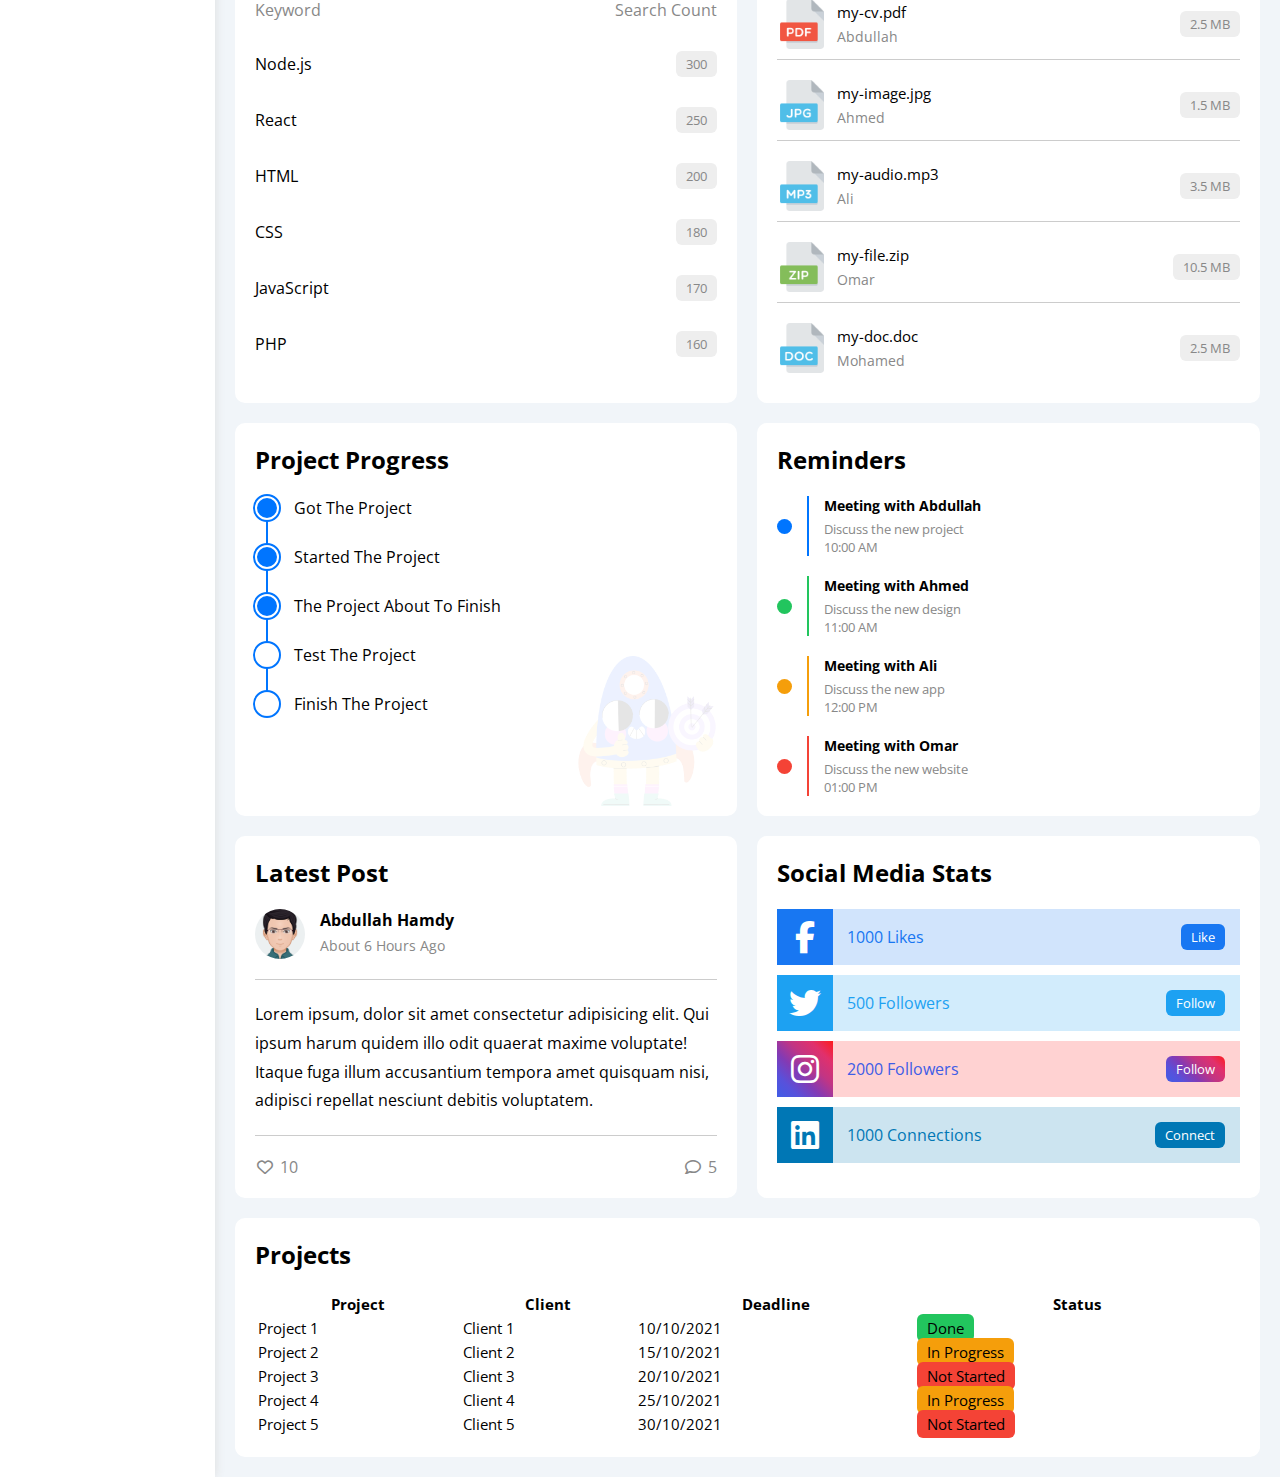
==== commit db134d51: "Refactor HTML to add a projects table with project details and status" ====
--- a/index.html
+++ b/index.html
@@ -489,6 +489,55 @@
                 </div>
                 <!-- End Social Media Stats Widget -->
             </div>
+            <!-- Start Projects Table -->
+            <div class="projects-table bg-white rad-10 m-20 p-20">
+                <h2 class="m-0 mb-20">Projects</h2>
+                <div class="responsive-table">
+                    <table class="font-15 w-full">
+                        <thead>
+                            <tr>
+                                <th>Project</th>
+                                <th>Client</th>
+                                <th>Deadline</th>
+                                <th>Status</th>
+                            </tr>
+                        </thead>
+                        <tbody>
+                            <tr>
+                                <td>Project 1</td>
+                                <td>Client 1</td>
+                                <td>10/10/2021</td>
+                                <td><span class="status btn bg-green">Done</span></td>
+                            </tr>
+                            <tr>
+                                <td>Project 2</td>
+                                <td>Client 2</td>
+                                <td>15/10/2021</td>
+                                <td><span class="status btn bg-orange">In Progress</span></td>
+                            </tr>
+                            <tr>
+                                <td>Project 3</td>
+                                <td>Client 3</td>
+                                <td>20/10/2021</td>
+                                <td><span class="status btn bg-red">Not Started</span></td>
+                            </tr>
+                            <tr>
+                                <td>Project 4</td>
+                                <td>Client 4</td>
+                                <td>25/10/2021</td>
+                                <td><span class="status btn bg-orange">In Progress</span></td>
+                            </tr>
+                            <tr>
+                                <td>Project 5</td>
+                                <td>Client 5</td>
+                                <td>30/10/2021</td>
+                                <td><span class="status btn bg-red">Not Started</span></td>
+                            </tr>
+                        </tbody>
+                    </table>
+                </div>
+            </div>
+            <!-- End Projects Table -->
         </div>
 </body>
 
--- a/css/style.css
+++ b/css/style.css
@@ -508,6 +508,17 @@
     padding-left: 70px;
 }
 
+@media (max-width: 767px) {
+    .social-media-stats .stat-info {
+        flex-direction: column;
+        text-align: center;
+    }
+
+    .social-media-stats .stat-info>p {
+        margin-bottom: 10px;
+    }
+}
+
 .social-media-stats .stat-info i {
     position: absolute;
     top: 0;
@@ -516,10 +527,15 @@
     justify-content: center;
     align-items: center;
     width: 56px;
+    transition: 0.3s;
+}
+
+.social-media-stats .stat-info:hover i {
+    transform: scale(1.1);
 }
 
 .social-media-stats .facebook>i, .social-media-stats .facebook>a {
-    background-color: #3b5998;
+    background-color: #1877f2;
 }
 
 .social-media-stats .twitter>i, .social-media-stats .twitter>a {
@@ -535,7 +551,7 @@
 }
 
 .social-media-stats .facebook>p {
-    color: #3b5998;
+    color: #1877f2;
 }
 
 .social-media-stats .twitter>p {
@@ -551,7 +567,7 @@
 }
 
 .social-media-stats .facebook {
-    background-color: rgba(59, 88, 152, 0.2);
+    background-color: rgba(24, 118, 242, 0.2);
 }
 
 .social-media-stats .twitter {
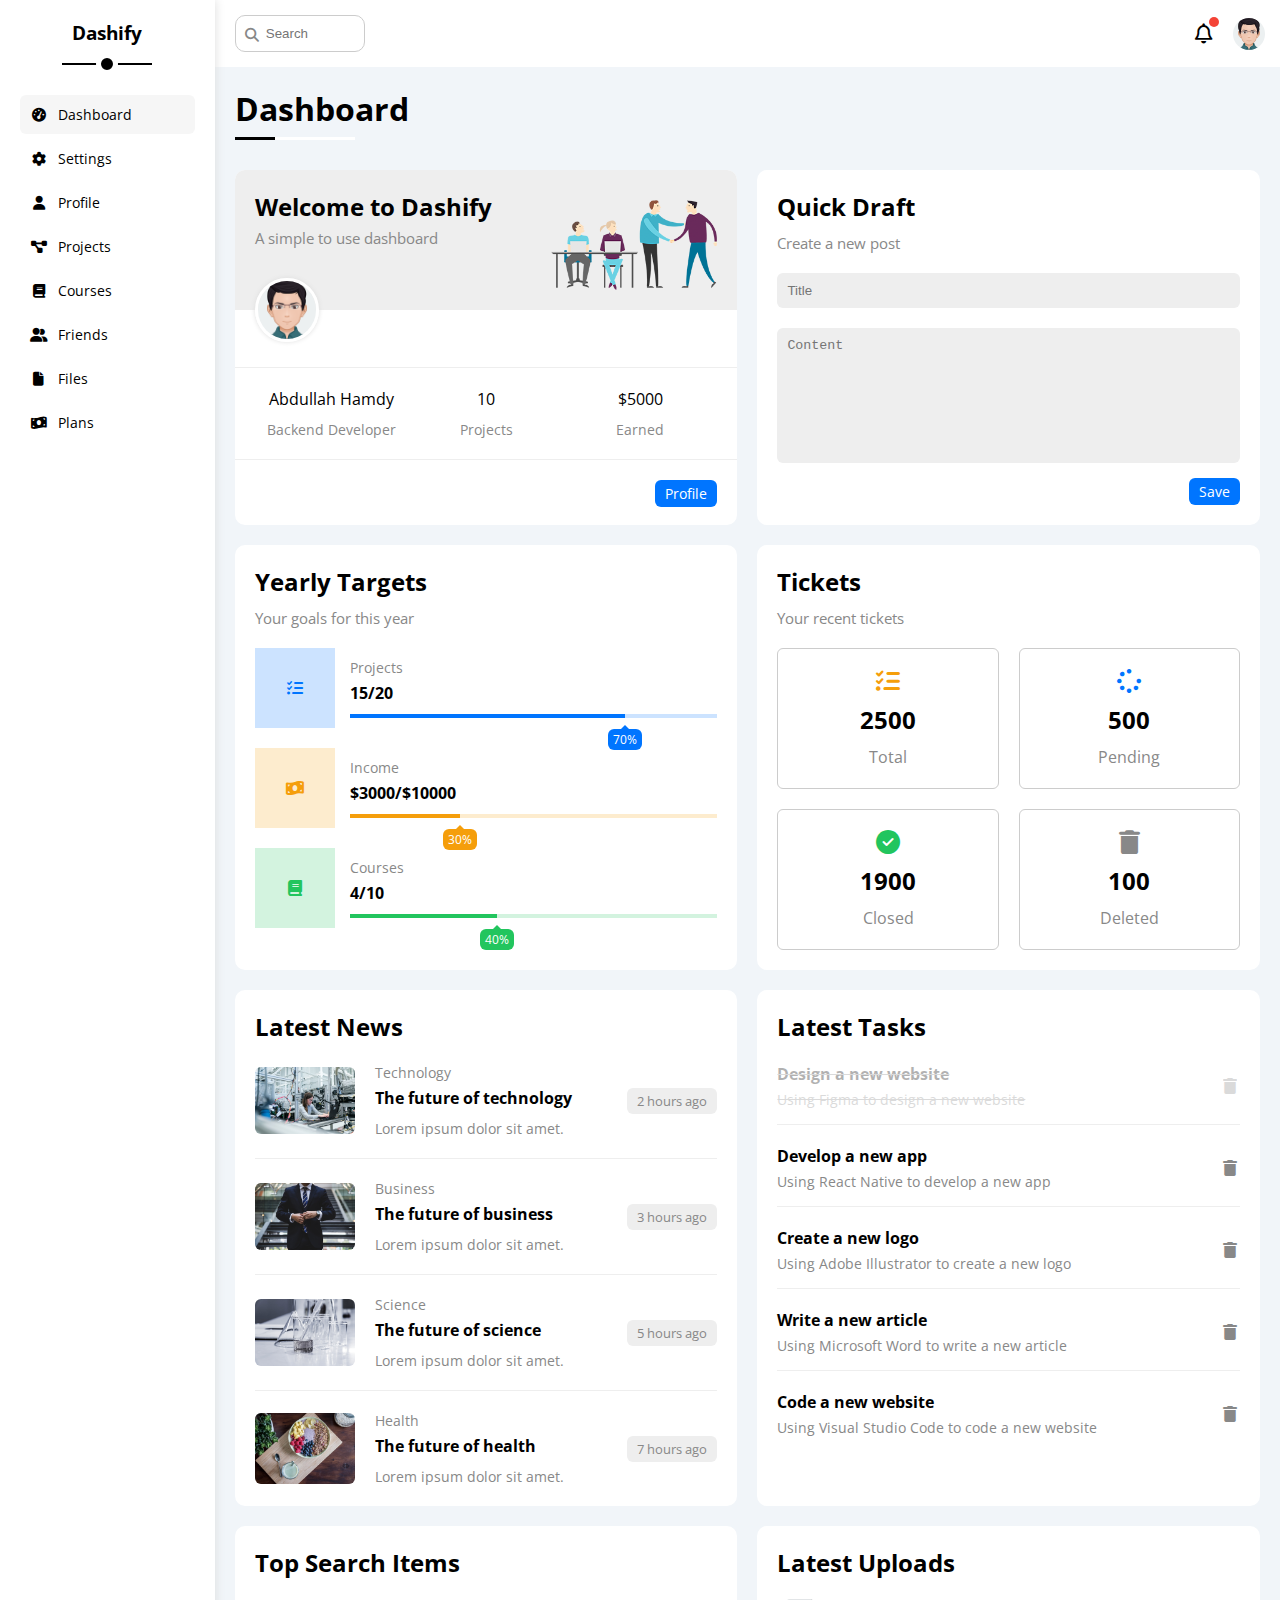
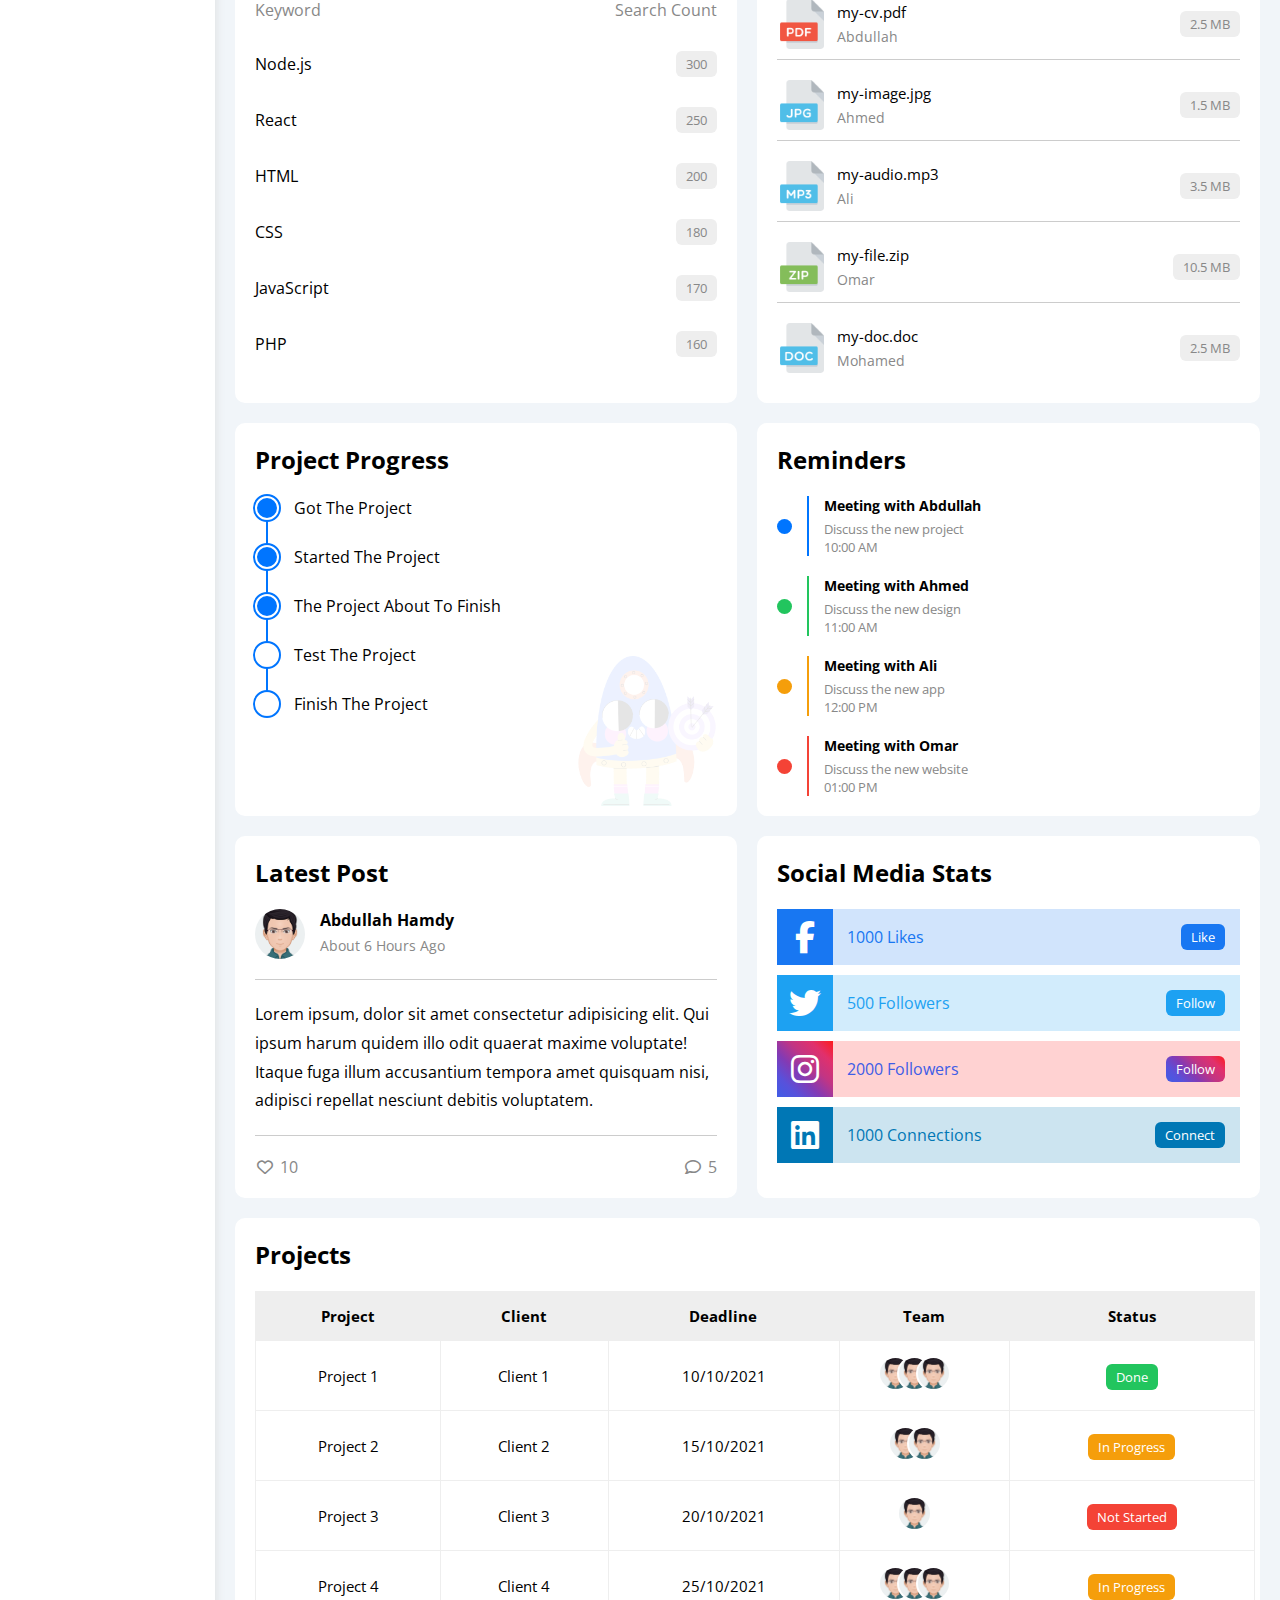
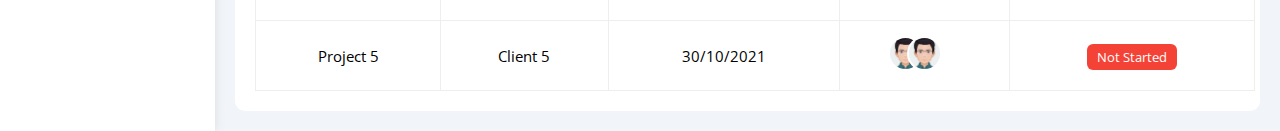
==== commit 86d45429: "Refactor CSS to add projects table with project details and status" ====
--- a/index.html
+++ b/index.html
@@ -496,10 +496,11 @@
                     <table class="font-15 w-full">
                         <thead>
                             <tr>
-                                <th>Project</th>
-                                <th>Client</th>
-                                <th>Deadline</th>
-                                <th>Status</th>
+                                <td>Project</td>
+                                <td>Client</td>
+                                <td>Deadline</td>
+                                <td>Team</td>
+                                <td>Status</td>
                             </tr>
                         </thead>
                         <tbody>
@@ -507,31 +508,52 @@
                                 <td>Project 1</td>
                                 <td>Client 1</td>
                                 <td>10/10/2021</td>
-                                <td><span class="status btn bg-green">Done</span></td>
+                                <td>
+                                    <img class="team-member" src="./images/user.png" alt="User">
+                                    <img class="team-member" src="./images/user.png" alt="User">
+                                    <img class="team-member" src="./images/user.png" alt="User">
+                                </td>
+                                <td><span class="status font-13 color-white btn bg-green">Done</span></td>
                             </tr>
                             <tr>
                                 <td>Project 2</td>
                                 <td>Client 2</td>
                                 <td>15/10/2021</td>
-                                <td><span class="status btn bg-orange">In Progress</span></td>
+                                <td>
+                                    <img class="team-member" src="./images/user.png" alt="User">
+                                    <img class="team-member" src="./images/user.png" alt="User">
+                                </td>
+                                <td><span class="status font-13 color-white btn bg-orange">In Progress</span></td>
                             </tr>
                             <tr>
                                 <td>Project 3</td>
                                 <td>Client 3</td>
                                 <td>20/10/2021</td>
-                                <td><span class="status btn bg-red">Not Started</span></td>
+                                <td>
+                                    <img class="team-member" src="./images/user.png" alt="User">
+                                </td>
+                                <td><span class="status font-13 color-white btn bg-red">Not Started</span></td>
                             </tr>
                             <tr>
                                 <td>Project 4</td>
                                 <td>Client 4</td>
                                 <td>25/10/2021</td>
-                                <td><span class="status btn bg-orange">In Progress</span></td>
+                                <td>
+                                    <img class="team-member" src="./images/user.png" alt="User">
+                                    <img class="team-member" src="./images/user.png" alt="User">
+                                    <img class="team-member" src="./images/user.png" alt="User">
+                                </td>
+                                <td><span class="status font-13 color-white btn bg-orange">In Progress</span></td>
                             </tr>
                             <tr>
                                 <td>Project 5</td>
                                 <td>Client 5</td>
                                 <td>30/10/2021</td>
-                                <td><span class="status btn bg-red">Not Started</span></td>
+                                <td>
+                                    <img class="team-member" src="./images/user.png" alt="User">
+                                    <img class="team-member" src="./images/user.png" alt="User">
+                                </td>
+                                <td><span class="status font-13 color-white btn bg-red">Not Started</span></td>
                             </tr>
                         </tbody>
                     </table>
--- a/css/style.css
+++ b/css/style.css
@@ -584,6 +584,52 @@
 
 /* End Social Media Stats Widget */
 
+/* Start Projects table */
+
+.projects-table {
+    overflow-x: auto;
+}
+
+.projects-table table {
+    min-width: 1000px;
+    border-spacing: 0;
+}
+
+.projects-table thead td {
+    background-color: #eee;
+    font-weight: bold;
+}
+
+.projects-table td {
+    padding: 15px;
+    text-align: center;
+}
+
+.projects-table tbody tr:hover td {
+    background-color: #faf7f7;
+}
+
+.projects-table tbody td {
+    border-bottom: 1px solid #eee;
+    border-left: 1px solid #eee;
+    transition: 0.3s;
+}
+
+.projects-table tbody td:last-child {
+    border-right: 1px solid #eee;
+}
+
+.projects-table tbody img {
+    width: 35px;
+    height: 35px;
+    border-radius: 50%;
+    padding: 2px;
+    background: #fff;
+    margin-left: -20px;
+}
+
+/* End Projects table */
+
 
 /* End Content */
 
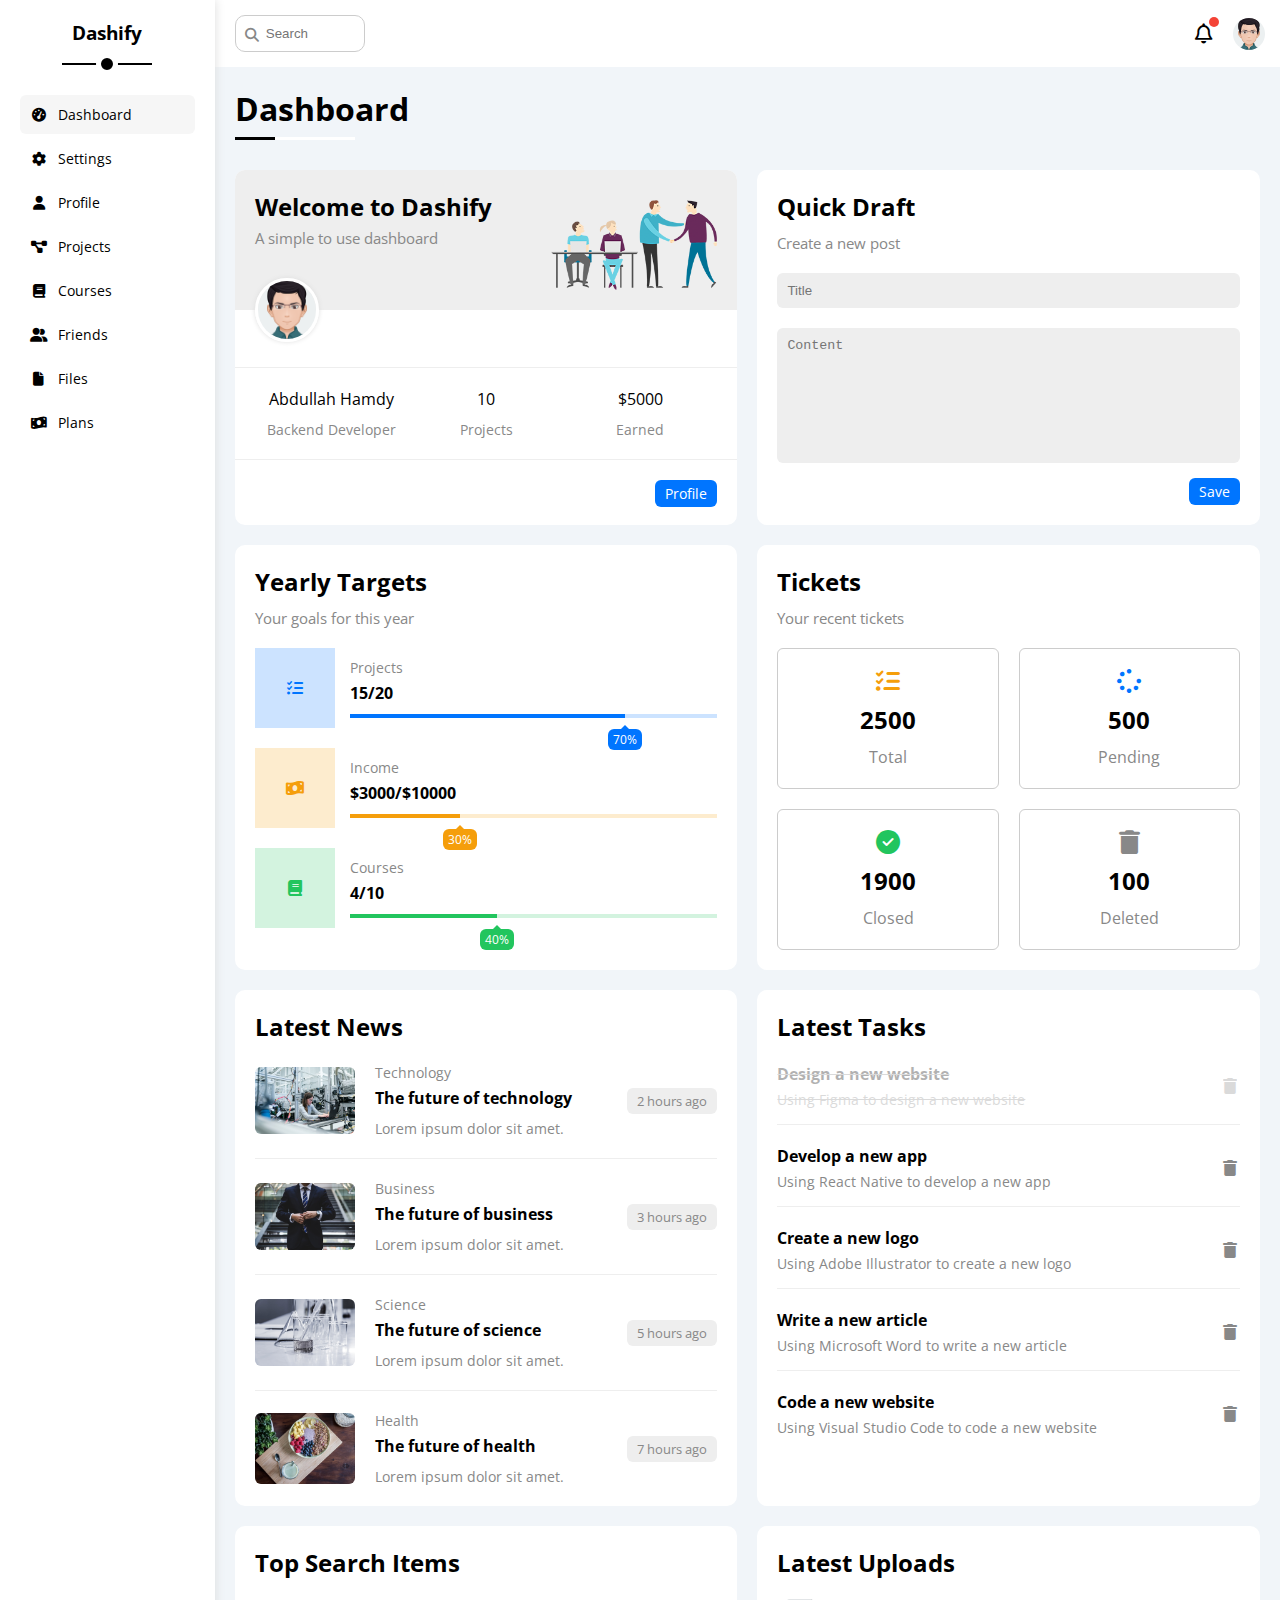
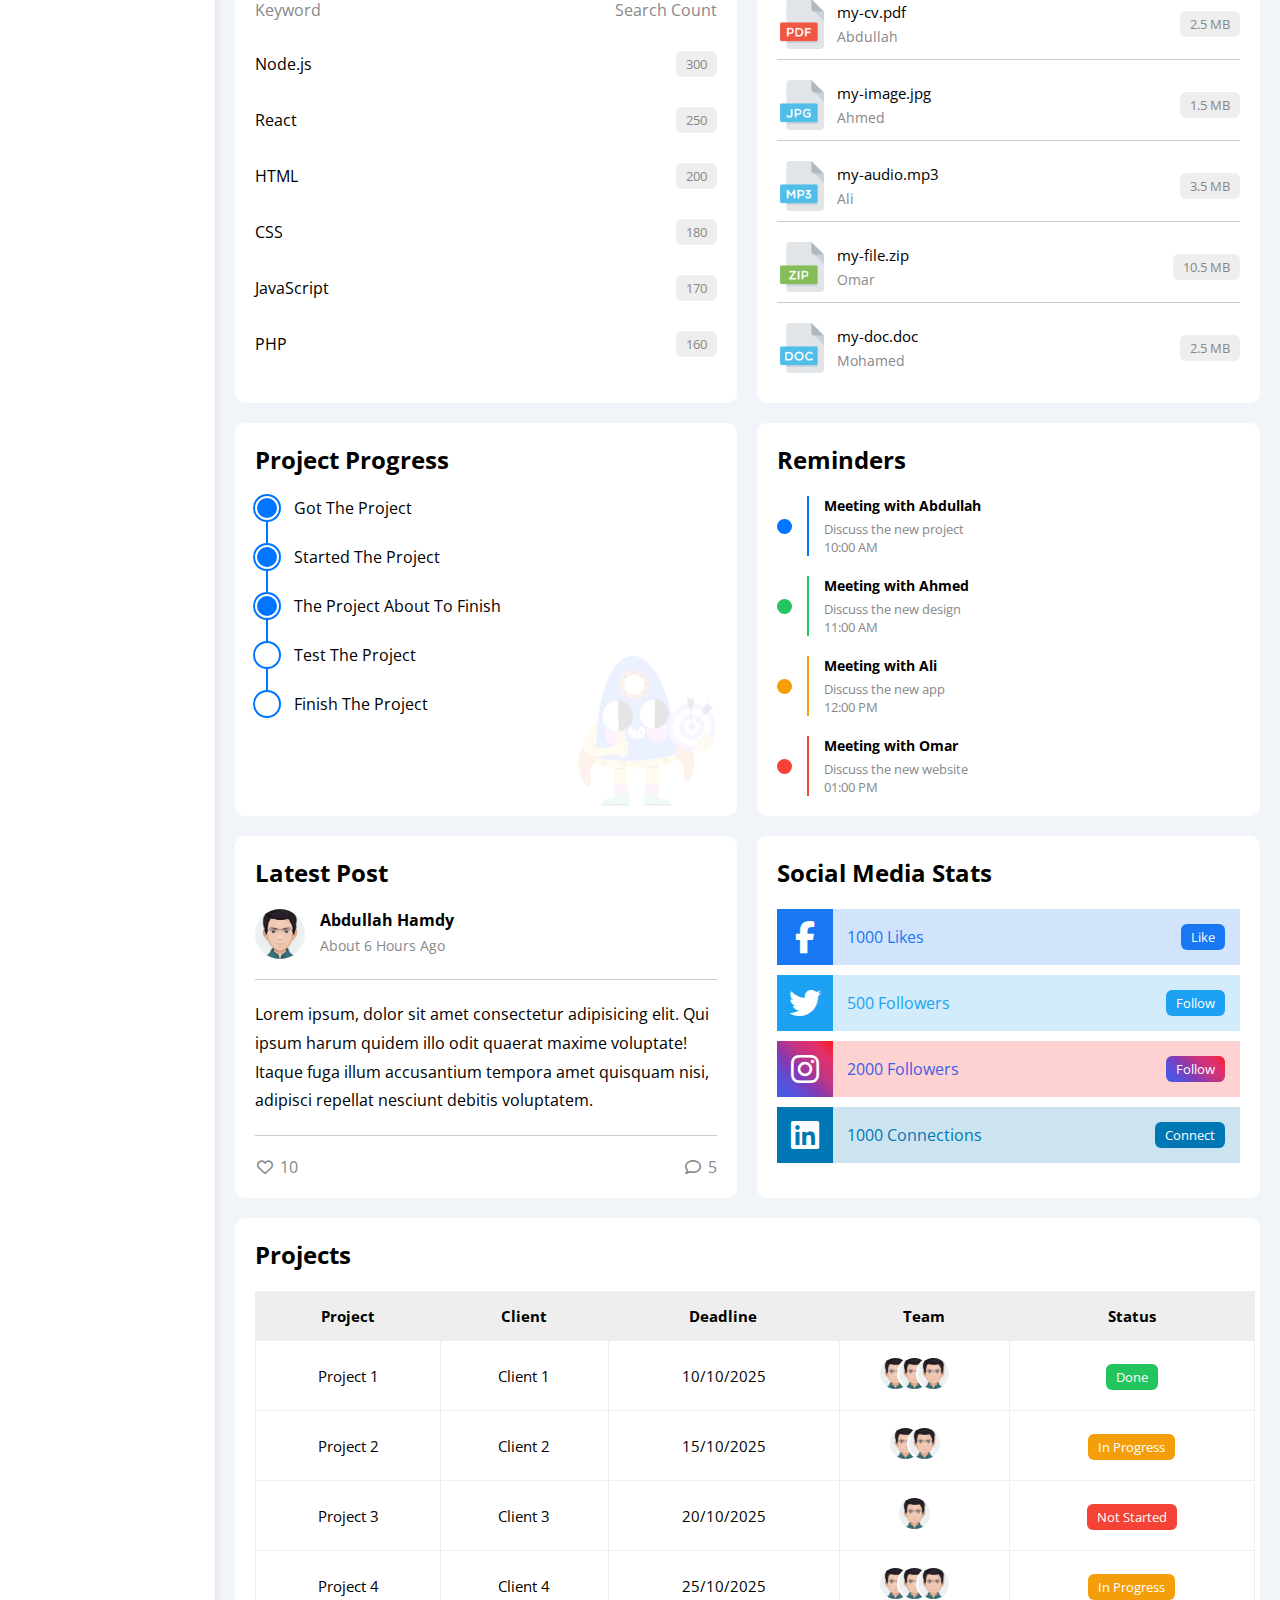
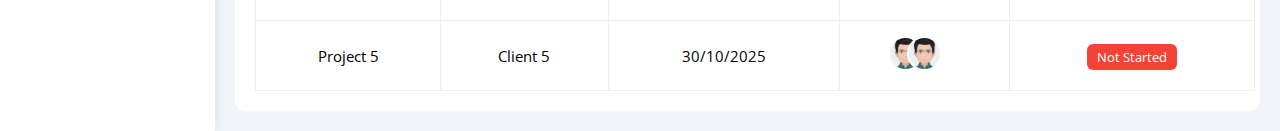
==== commit d06bd964: "Add settings page" ====
--- a/index.html
+++ b/index.html
@@ -507,7 +507,7 @@
                             <tr>
                                 <td>Project 1</td>
                                 <td>Client 1</td>
-                                <td>10/10/2021</td>
+                                <td>10/10/2025</td>
                                 <td>
                                     <img class="team-member" src="./images/user.png" alt="User">
                                     <img class="team-member" src="./images/user.png" alt="User">
@@ -518,7 +518,7 @@
                             <tr>
                                 <td>Project 2</td>
                                 <td>Client 2</td>
-                                <td>15/10/2021</td>
+                                <td>15/10/2025</td>
                                 <td>
                                     <img class="team-member" src="./images/user.png" alt="User">
                                     <img class="team-member" src="./images/user.png" alt="User">
@@ -528,7 +528,7 @@
                             <tr>
                                 <td>Project 3</td>
                                 <td>Client 3</td>
-                                <td>20/10/2021</td>
+                                <td>20/10/2025</td>
                                 <td>
                                     <img class="team-member" src="./images/user.png" alt="User">
                                 </td>
@@ -537,7 +537,7 @@
                             <tr>
                                 <td>Project 4</td>
                                 <td>Client 4</td>
-                                <td>25/10/2021</td>
+                                <td>25/10/2025</td>
                                 <td>
                                     <img class="team-member" src="./images/user.png" alt="User">
                                     <img class="team-member" src="./images/user.png" alt="User">
@@ -548,7 +548,7 @@
                             <tr>
                                 <td>Project 5</td>
                                 <td>Client 5</td>
-                                <td>30/10/2021</td>
+                                <td>30/10/2025</td>
                                 <td>
                                     <img class="team-member" src="./images/user.png" alt="User">
                                     <img class="team-member" src="./images/user.png" alt="User">
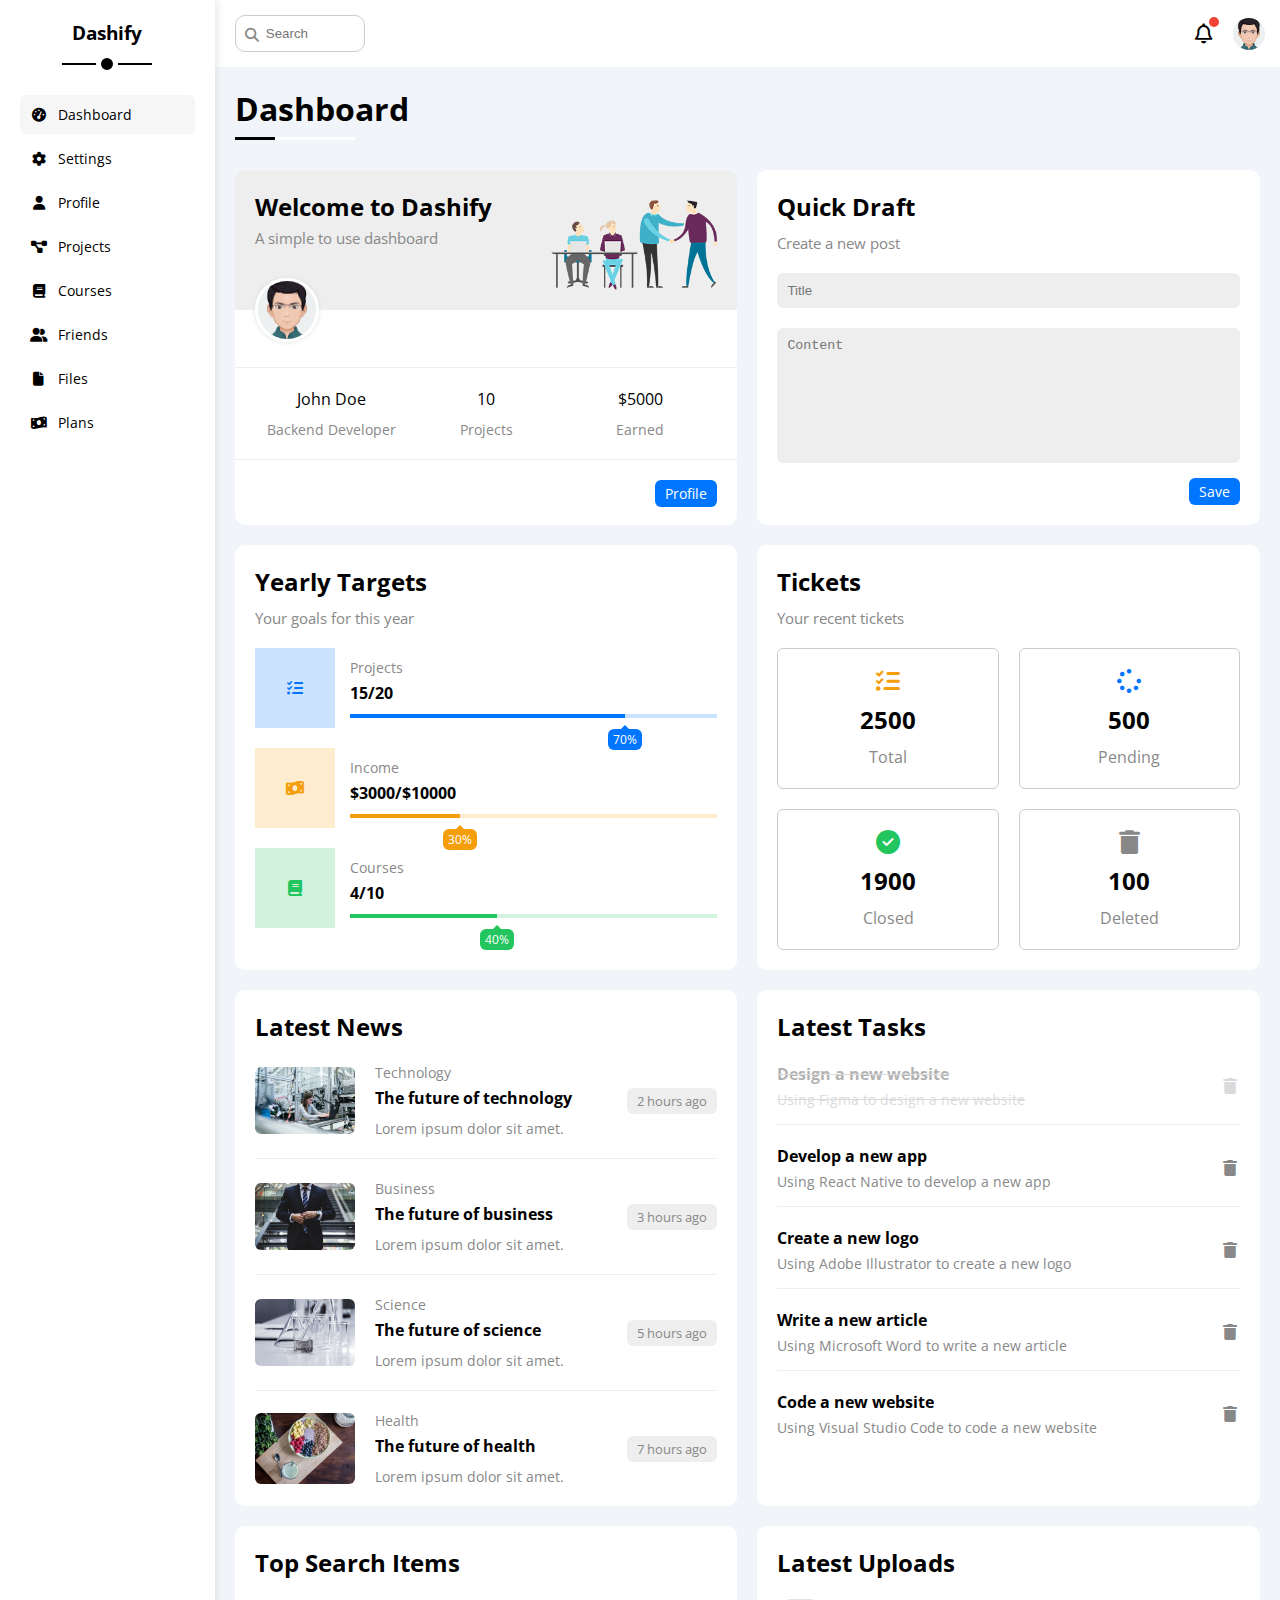
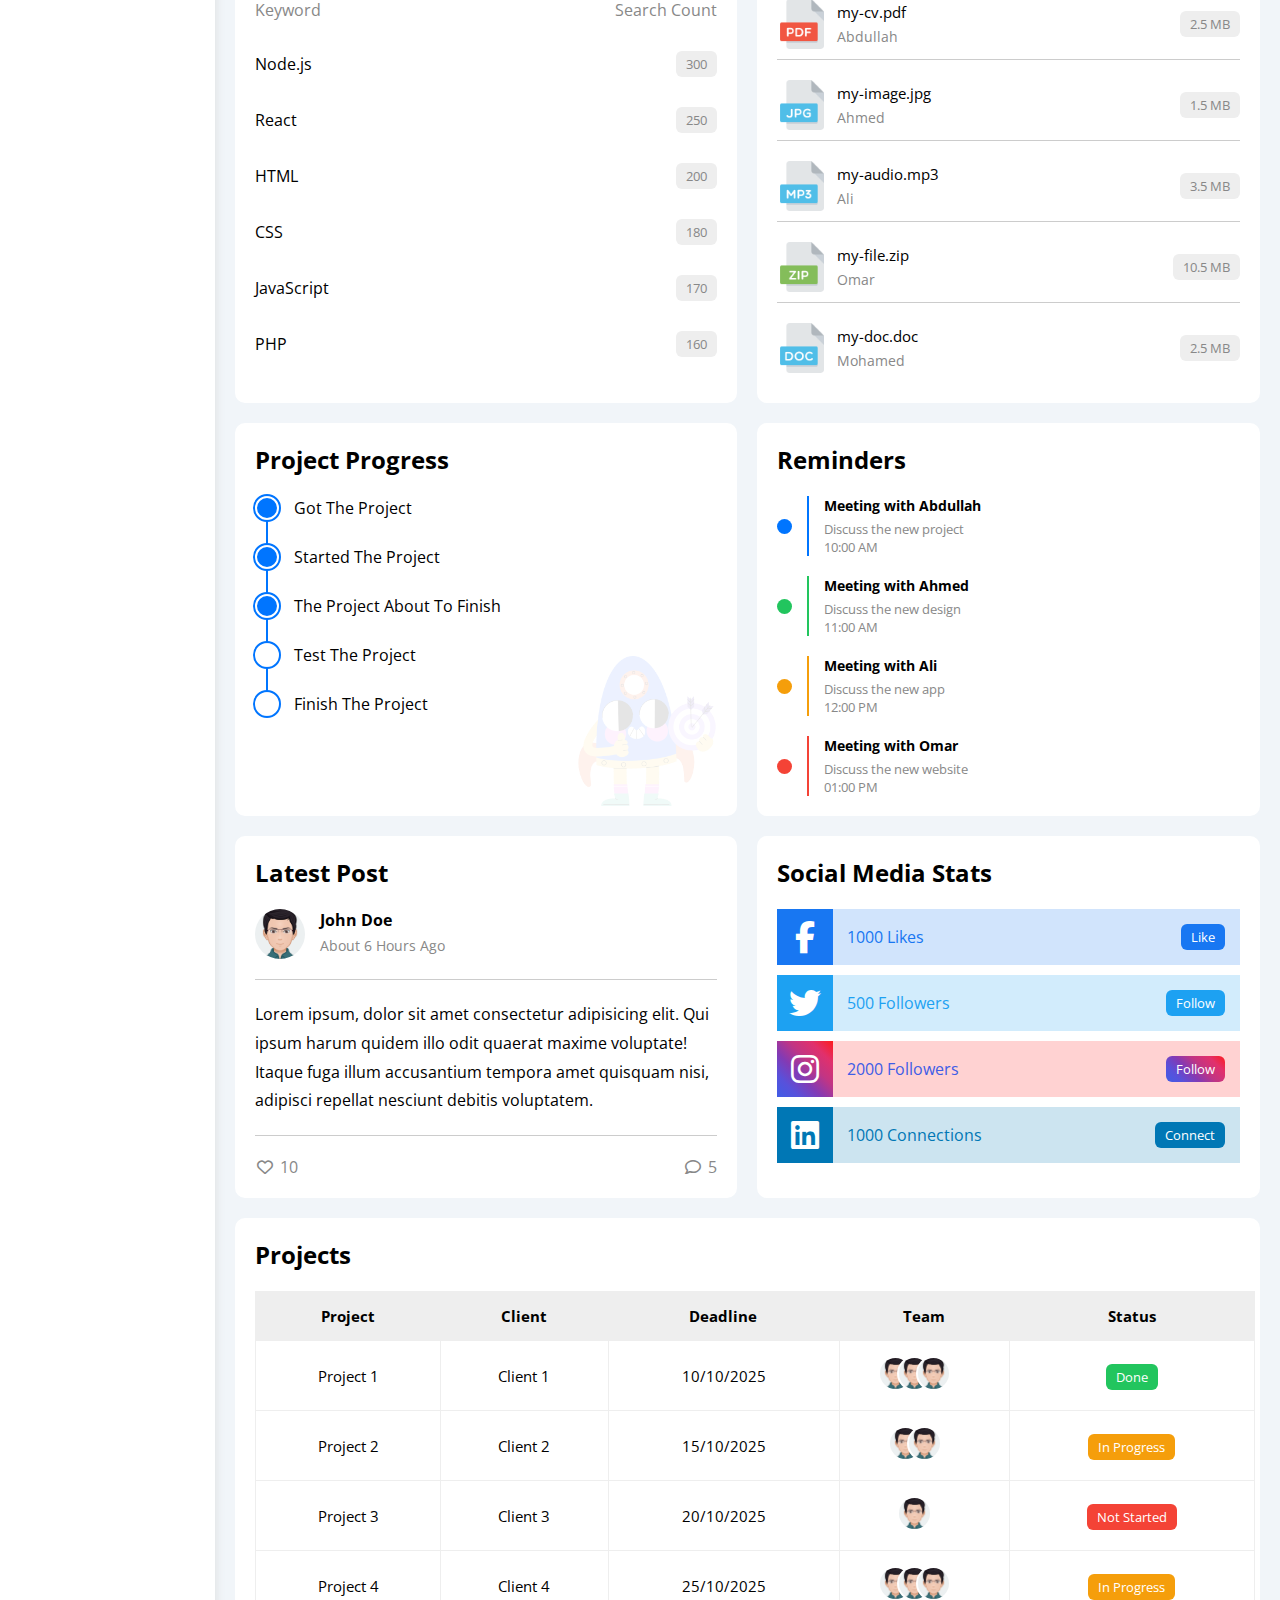
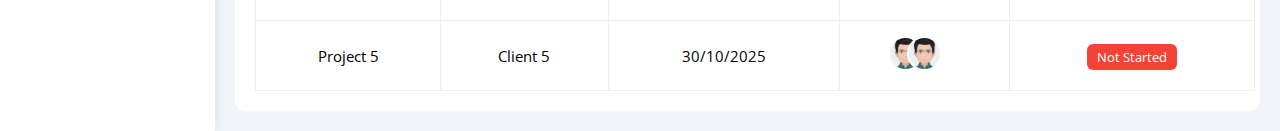
==== commit b4dc81a2: "Refactor user and post names in index.html and settings.html" ====
--- a/index.html
+++ b/index.html
@@ -106,7 +106,7 @@
                     </div>
                     <img src="./images/user.png" alt="User">
                     <div class="body text-center d-flex p-20 mt-20 mb-20 d-block-mobile">
-                        <div>Abdullah Hamdy<span class="d-block color-grey font-14 mt-10">Backend Developer</span></div>
+                        <div>John Doe<span class="d-block color-grey font-14 mt-10">Backend Developer</span></div>
                         <div>10<span class="d-block color-grey font-14 mt-10">Projects</span></div>
                         <div>$5000<span class="d-block color-grey font-14 mt-10">Earned</span></div>
                     </div>
@@ -440,7 +440,7 @@
                     <div class="post-header color-grey d-flex">
                         <img class="w-50 rad-half mr-15" src="./images/user.png" alt="User">
                         <div class="post-info">
-                            <p class="m-0 mb-5 font-16 font-weight-bold color-black">Abdullah Hamdy</p>
+                            <p class="m-0 mb-5 font-16 font-weight-bold color-black">John Doe</p>
                             <p class="m-0 font-14 color-grey">About 6 Hours Ago</p>
                         </div>
                     </div>
--- a/css/style.css
+++ b/css/style.css
@@ -630,6 +630,202 @@
 
 /* End Projects table */
 
+/* Start Site Control */
+.site-control .close-message {
+    resize: none;
+    min-height: 150px;
+    border: 1px solid #ccc;
+}
+
+@media (max-width: 767px) {
+    .site-control>div {
+        flex-direction: column;
+        align-items: flex-start;
+    }
+}
+
+/* End Site Control */
+
+/* Start General Info */
+.general-info .email {
+    display: inline-flex;
+    width: calc(100% - 80px);
+}
+
+.general-info :disabled {
+    cursor: no-drop;
+    background-color: #f0f4f8;
+    color: #bbb;
+}
+
+/* End General Info */
+
+/* Start Security Info */
+
+.security-info div:not(:last-of-type) {
+    border-bottom: 1px solid #eee;
+}
+
+/* End Security Info */
+
+/* Start Social Info */
+
+.social-info i {
+    width: 40px;
+    height: 40px;
+    border-radius: 6px 0 0 6px;
+    background-color: #f6f6f6;
+    border: 1px solid #ccc;
+    border-right: none;
+    transition: 0.3s;
+}
+
+.social-info input {
+    border: 1px solid #ccc;
+    border-radius: 0 6px 6px 0;
+    padding-left: 10px;
+    background-color: #f6f6f6;
+}
+
+.social-info div:focus-within i {
+    color: #000;
+}
+
+/* End Social Info */
+
+/* Start Widgets Control */
+.widgets-control .control label {
+    padding-left: 30px;
+    cursor: pointer;
+    position: relative;
+}
+
+.widgets-control .control label::before {
+    content: '';
+    position: absolute;
+    width: 14px;
+    height: 14px;
+    border: 2px solid #ccc;
+    border-radius: 3px;
+    left: 0;
+    top: 50%;
+    transform: translateY(-50%);
+}
+
+.widgets-control .control label::after {
+    content: '\f00c';
+    font-family: var(--fa-style-family-classic);
+    font-weight: 900;
+    color: white;
+    display: flex;
+    justify-content: center;
+    align-items: center;
+    font-size: 12px;
+    position: absolute;
+    width: 18px;
+    height: 18px;
+    margin-top: -9px;
+    border-radius: 3px;
+    background-color: var(--blue-color);
+    top: 50%;
+    left: 0;
+    transform: scale(0) rotate(0deg);
+    opacity: 0;
+    transition: 0.3s;
+}
+
+.widgets-control .control input[type="checkbox"] {
+    -webkit-appearance: none;
+    appearance: none;
+    display: none;
+}
+
+.widgets-control .control input[type="checkbox"]:checked+label::after {
+    opacity: 1;
+    transform: scale(1) rotate(360deg);
+}
+
+
+/* End Widgets Control */
+
+/* Start Backup Manager */
+
+.backup-manager input {
+    -webkit-appearance: none;
+    -moz-appearance: none;
+    appearance: none;
+    display: none;
+}
+
+.backup-manager .control label {
+    padding-left: 30px;
+    cursor: pointer;
+    position: relative;
+}
+
+.backup-manager .control label::before {
+    content: '';
+    position: absolute;
+    width: 18px;
+    height: 18px;
+    border: 2px solid #ccc;
+    border-radius: 50%;
+    left: 0;
+    top: 50%;
+    transform: translateY(-50%);
+}
+
+.backup-manager .control label::after {
+    content: '';
+    position: absolute;
+    width: 12px;
+    height: 12px;
+    border-radius: 50%;
+    background-color: var(--blue-color);
+    top: 5px;
+    left: 5px;
+    transform: scale(0);
+    transition: 0.3s;
+}
+
+.backup-manager .control input:checked+label::before {
+    border-color: var(--blue-color);
+}
+
+.backup-manager .control input:checked+label::after {
+    transform: scale(1);
+}
+
+.backup-manager .servers {
+    border-top: 1px solid #eee;
+    padding-top: 20px;
+}
+
+@media (max-width: 767px) {
+    .backup-manager .servers {
+       flex-wrap: wrap;
+    }
+}
+
+.backup-manager .servers .server {
+    border: 2px solid #eee;
+    position: relative;
+}
+
+.backup-manager .servers .server label {
+    cursor: pointer;
+}
+
+.backup-manager .servers input[type="radio"]:checked+.server {
+    border-color: var(--blue-color);
+    color: var(--blue-color);
+}
+
+
+
+
+/* End Backup Manager */
+
 
 /* End Content */
 
@@ -641,10 +837,63 @@
     align-items: center;
 }
 
+.center-flex {
+    display: flex;
+    justify-content: center;
+    align-items: center;
+}
+
 .btn {
     padding: 4px 10px;
     border-radius: 6px;
 }
+
+.toggle-box {
+    -webkit-appearance: none;
+    appearance: none;
+    display: none;
+}
+
+.toggle-switch {
+    background-color: var(--blue-color);
+    width: 78px;
+    height: 32px;
+    background-color: #ccc;
+    border-radius: 20px;
+    position: relative;
+    cursor: pointer;
+    transition: 0.3s;
+}
+
+.toggle-switch::before {
+    font-family: var(--fa-style-family-classic);
+    content: "\f00d";
+    font-weight: 900;
+    background-color: white;
+    width: 24px;
+    height: 24px;
+    position: absolute;
+    border-radius: 50%;
+    top: 4px;
+    left: 4px;
+    display: flex;
+    justify-content: center;
+    align-items: center;
+    color: #aaa;
+    transition: 0.3s;
+}
+
+.toggle-box:checked+.toggle-switch {
+    background-color: var(--blue-color);
+}
+
+.toggle-box:checked+.toggle-switch::before {
+    content: "\f00c";
+    color: var(--blue-color);
+    left: 48px;
+}
+
+/* End Components */
 
 /* Start Animation */
 @keyframes pulse {
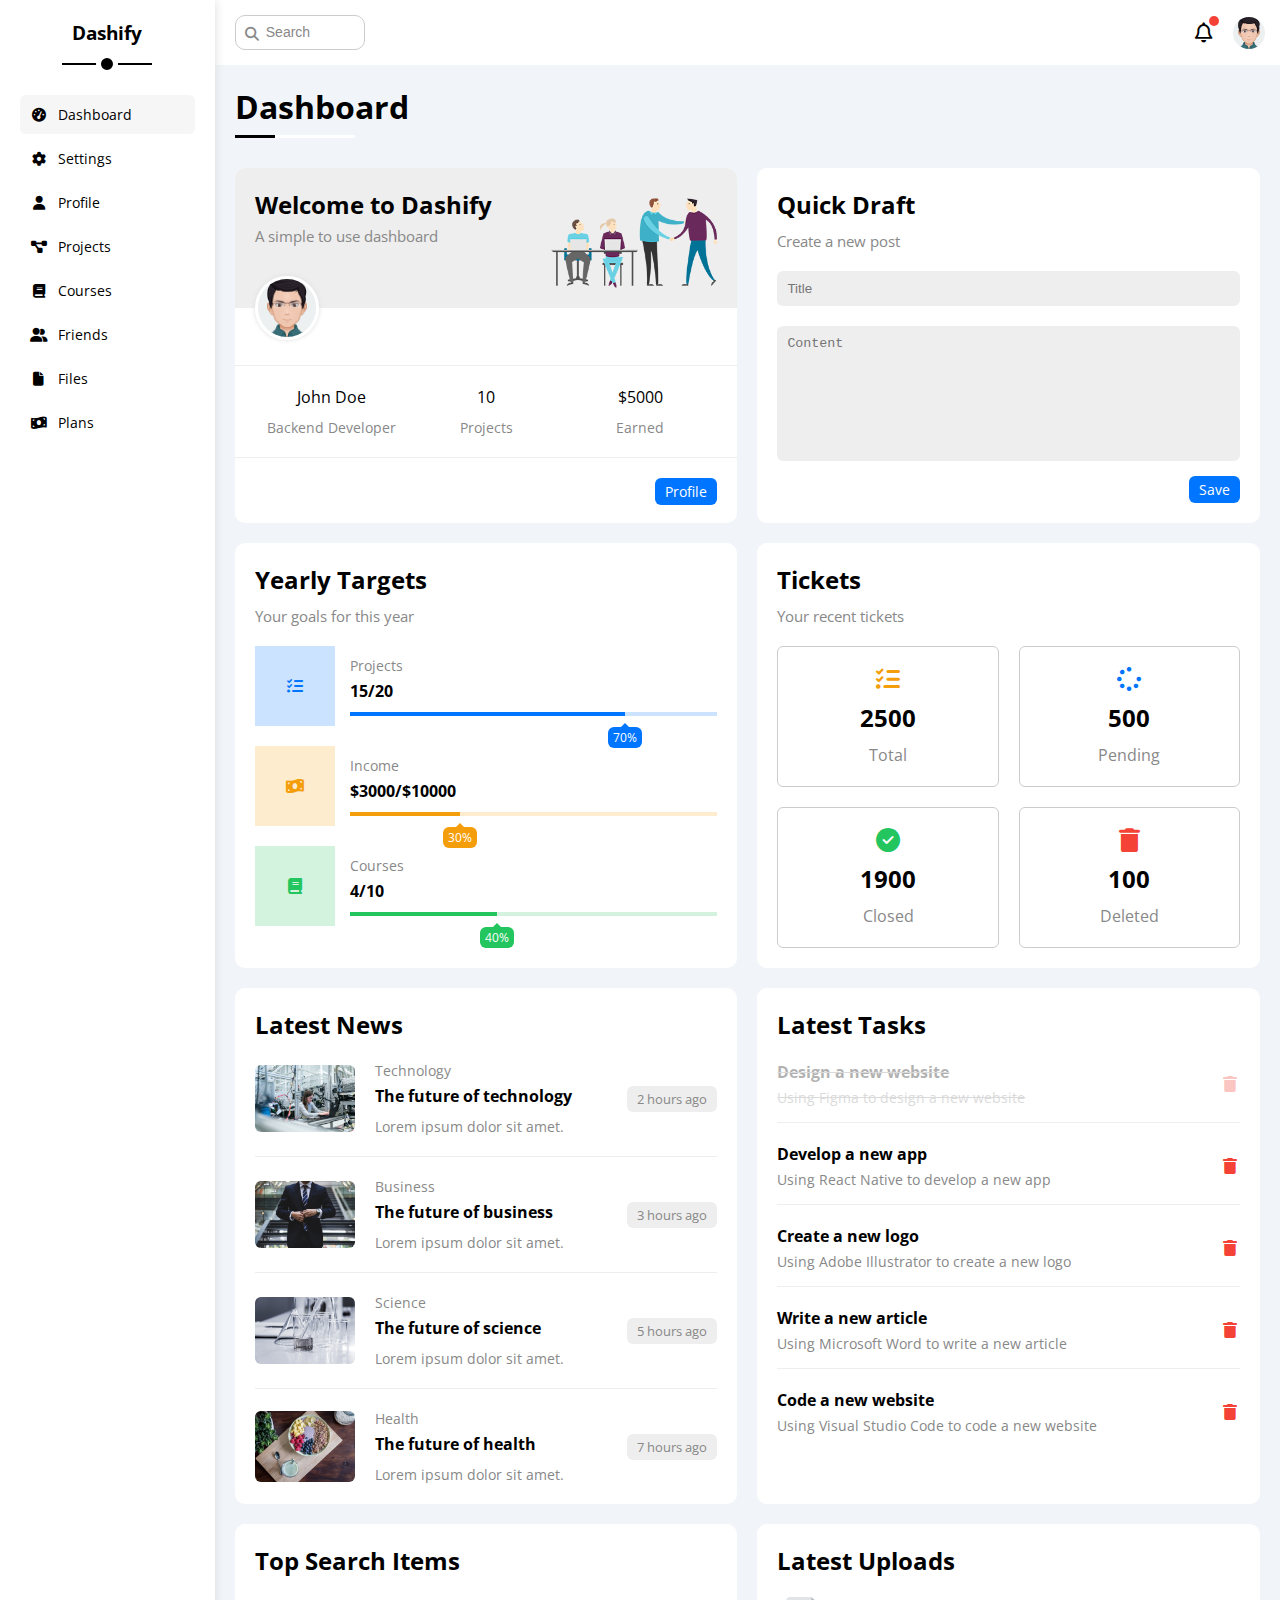
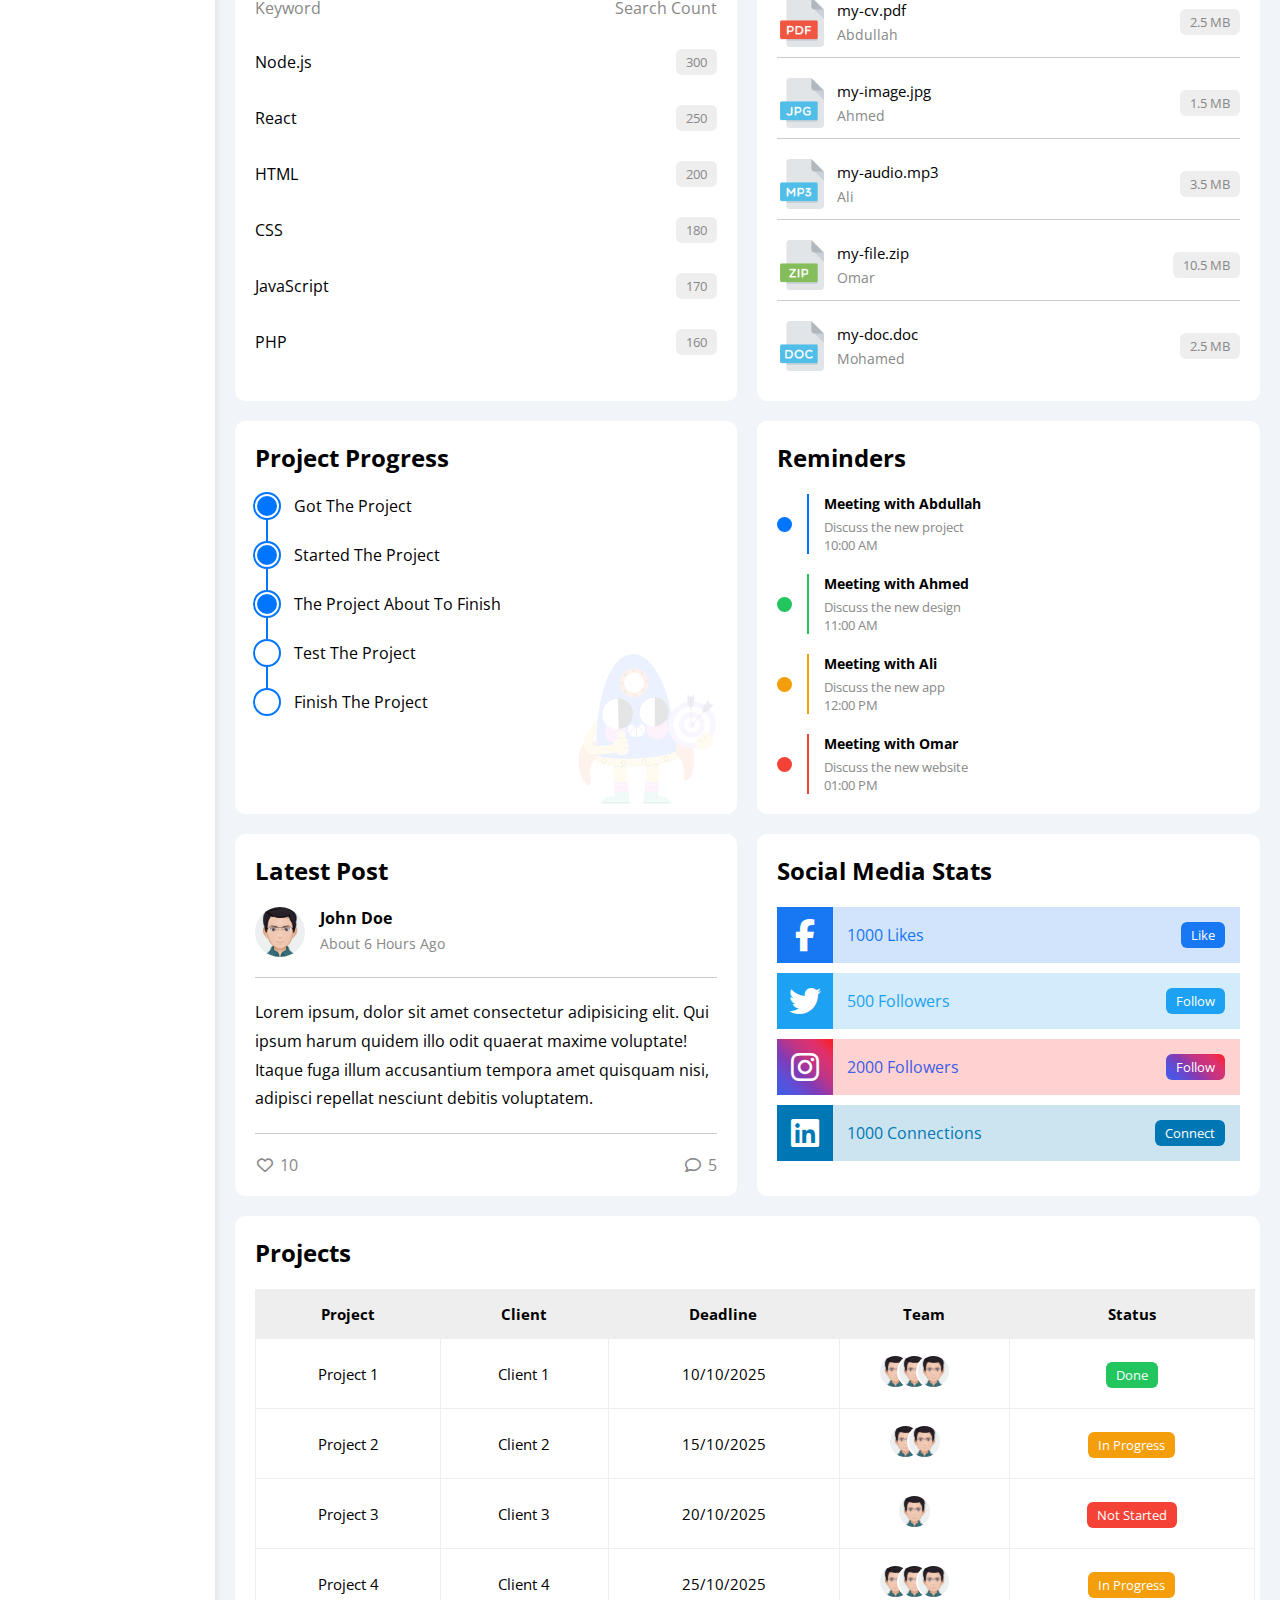
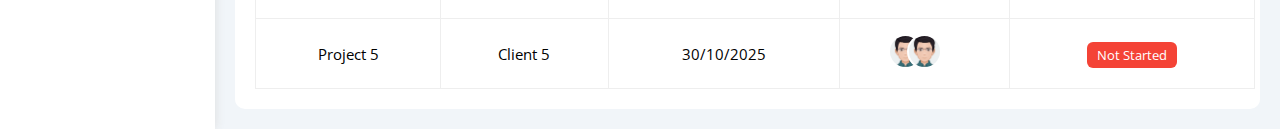
==== commit bc377f62: "Replace SVG file icons with PNG images in files and uploads sections" ====
--- a/index.html
+++ b/index.html
@@ -75,7 +75,7 @@
             <!-- Start Header -->
             <div class="header bg-white p-15 between-flex">
                 <div class="search p-relative">
-                    <input class="p-10 rad-10 type=" search" placeholder="Search">
+                    <input class="p-10 rad-10" type="search" placeholder="Search">
                 </div>
                 <div class="user d-flex align-items-center">
                     <span class="notification p-relative">
@@ -340,7 +340,7 @@
                     <h2 class="m-0 mb-20">Latest Uploads</h2>
                     <div class="uploads-container d-flex flex-column gap-20">
                         <div class="upload color-grey d-flex justify-content-between align-items-center pb-10">
-                            <img class="w-50 rad-6 mr-10" src="./images/upload1.png" alt="Upload">
+                            <img class="w-50 rad-6 mr-10" src="./images/pdf.png" alt="Upload">
                             <div class="upload-info flex-1">
                                 <p class="m-0 mb-5 color-black font-15">my-cv.pdf</p>
                                 <p class="m-0 font-14 color-grey">Abdullah</p>
@@ -348,7 +348,7 @@
                             <span class="btn bg-eee font-13">2.5 MB</span>
                         </div>
                         <div class="upload color-grey d-flex justify-content-between align-items-center pb-10">
-                            <img class="w-50 rad-6 mr-10" src="./images/upload2.png" alt="Upload">
+                            <img class="w-50 rad-6 mr-10" src="./images/jpg.png" alt="Upload">
                             <div class="upload-info flex-1">
                                 <p class="m-0 mb-5 color-black font-15">my-image.jpg</p>
                                 <p class="m-0 font-14 color-grey">Ahmed</p>
@@ -356,7 +356,7 @@
                             <span class="btn bg-eee font-13">1.5 MB</span>
                         </div>
                         <div class="upload color-grey d-flex justify-content-between align-items-center pb-10">
-                            <img class="w-50 rad-6 mr-10" src="./images/upload3.png" alt="Upload">
+                            <img class="w-50 rad-6 mr-10" src="./images/mp3.png" alt="Upload">
                             <div class="upload-info flex-1">
                                 <p class="m-0 mb-5 color-black font-15">my-audio.mp3</p>
                                 <p class="m-0 font-14 color-grey">Ali</p>
@@ -364,7 +364,7 @@
                             <span class="btn bg-eee font-13">3.5 MB</span>
                         </div>
                         <div class="upload color-grey d-flex justify-content-between align-items-center pb-10">
-                            <img class="w-50 rad-6 mr-10" src="./images/upload4.png" alt="Upload">
+                            <img class="w-50 rad-6 mr-10" src="./images/zip.png" alt="Upload">
                             <div class="upload-info flex-1">
                                 <p class="m-0 mb-5 color-black font-15">my-file.zip</p>
                                 <p class="m-0 font-14 color-grey">Omar</p>
@@ -372,8 +372,9 @@
                             <span class="btn bg-eee font-13">10.5 MB</span>
                         </div>
                         <div class="upload color-grey d-flex justify-content-between align-items-center pb-10">
-                            <img class="w-50 rad-6 mr-10" src="./images/upload5.png" alt="Upload">
+                            <img class="w-50 rad-6 mr-10" src="./images/doc.png" alt="Upload">
                             <div class="upload-info flex-1">
+
                                 <p class="m-0 mb-5 color-black font-15">my-doc.doc</p>
                                 <p class="m-0 font-14 color-grey">Mohamed</p>
                             </div>
--- a/css/framework.css
+++ b/css/framework.css
@@ -489,6 +489,14 @@
     border-left: 1px solid #ccc;
 }
 
+.border-eee {
+    border: 1px solid #eee;
+}
+
+.border-top-eee {
+    border-top: 1px solid #eee;
+}
+
 /* Border Radius */
 
 .rad-6 {
@@ -531,6 +539,10 @@
 
 .color-green {
     color: var(--green-color);
+}
+
+.color-red {
+    color: var(--red-color);
 }
 
 .bg-eee {
--- a/css/style.css
+++ b/css/style.css
@@ -59,7 +59,8 @@
     margin: 20px 20px 40px;
 }
 
-.page h1::before, .page h1::after {
+.page h1::before,
+.page h1::after {
     content: '';
     position: absolute;
     bottom: -10px;
@@ -141,7 +142,8 @@
     margin-bottom: 5px;
 }
 
-.sidebar ul li a:hover, .sidebar ul li a.active {
+.sidebar ul li a:hover,
+.sidebar ul li a.active {
     background-color: #f6f6f6;
 }
 
@@ -181,10 +183,13 @@
     padding-left: 30px;
     width: 130px;
     transition: width 0.3s;
+    height: 35px;
+    line-height: 35px;
 }
 
 .header .search input::placeholder {
-    color: -var(--grey-color);
+    color: var(--grey-color);
+    font-size: 14px;
 }
 
 .header .search input:focus {
@@ -301,19 +306,23 @@
     height: 80px;
 }
 
-.yearly-targets .target-info .progress, .yearly-targets .target-info .progress .progress-bar {
+.yearly-targets .target-info .progress,
+.yearly-targets .target-info .progress .progress-bar {
     height: 4px;
 }
 
-.yearly-targets .target-icon.projects, .yearly-targets .projects+.target-info .progress {
+.yearly-targets .target-icon.projects,
+.yearly-targets .projects+.target-info .progress {
     background-color: rgb(0 117 255 / 20%);
 }
 
-.yearly-targets .target-icon.income, .yearly-targets .income+.target-info .progress {
+.yearly-targets .target-icon.income,
+.yearly-targets .income+.target-info .progress {
     background-color: rgb(245 158 11 / 20%);
 }
 
-.yearly-targets .target-icon.courses, .yearly-targets .courses+.target-info .progress {
+.yearly-targets .target-icon.courses,
+.yearly-targets .courses+.target-info .progress {
     background-color: rgb(34 197 94 / 20%);
 }
 
@@ -534,19 +543,23 @@
     transform: scale(1.1);
 }
 
-.social-media-stats .facebook>i, .social-media-stats .facebook>a {
+.social-media-stats .facebook>i,
+.social-media-stats .facebook>a {
     background-color: #1877f2;
 }
 
-.social-media-stats .twitter>i, .social-media-stats .twitter>a {
+.social-media-stats .twitter>i,
+.social-media-stats .twitter>a {
     background-color: #1da1f2;
 }
 
-.social-media-stats .instagram>i, .social-media-stats .instagram>a {
+.social-media-stats .instagram>i,
+.social-media-stats .instagram>a {
     background: linear-gradient(45deg, #405de6, #5851db, #833ab4, #c13584, #e1306c, #fd1d1d);
 }
 
-.social-media-stats .linkedin>i, .social-media-stats .linkedin>a {
+.social-media-stats .linkedin>i,
+.social-media-stats .linkedin>a {
     background-color: #0077b5;
 }
 
@@ -803,7 +816,7 @@
 
 @media (max-width: 767px) {
     .backup-manager .servers {
-       flex-wrap: wrap;
+        flex-wrap: wrap;
     }
 }
 
@@ -821,13 +834,123 @@
     color: var(--blue-color);
 }
 
-
-
-
 /* End Backup Manager */
 
+/* Start Profile Overview */
+@media (min-width: 768px) {
+    .overview .profile-info {
+        border-right: 1px solid #eee;
+        flex-basis: 300px;
+    }
+}
+
+.overview .profile-info img {
+    width: 120px;
+    height: 120px;
+}
+
+.overview .profile-info .level {
+    background-color: #f6f6f6;
+    width: 70%;
+    height: 6px;
+    margin: auto;
+}
+
+.overview .profile-info .level span {
+    display: block;
+    height: 100%;
+    border-radius: 6px;
+    background-color: var(--blue-color);
+}
+
+@media (max-width: 767px) {
+    .overview>div {
+        flex-direction: column;
+    }
+}
+
+.overview .info-box .box:is(:not(:last-of-type)) {
+    border-bottom: 1px solid #eee;
+}
+
+.overview .info-box h4 {
+    font-weight: normal;
+}
+
+.overview .info-box .box>div {
+    min-width: 250px;
+    padding: 10px 0 0;
+}
+
+/* End Profile Overview */
+
+/* Start Skills */
+
+.other-data .skills {
+    flex-grow: 1;
+}
+
+.skills ul li:not(:last-of-type) {
+    margin-bottom: 20px;
+    padding-bottom: 20px;
+    border-bottom: 1px solid #eee;
+}
+
+.skills ul li span {
+    font-size: 14px;
+    margin-right: 5px;
+    background-color: #eee;
+    padding: 5px 10px;
+    border-radius: 6px;
+}
+
+/* End Skills */
+
+/* Start Activities */
+.activities {
+    flex-grow: 2;
+}
+
+.activities .activity:not(:last-of-type) {
+    border-bottom: 1px solid #eee;
+    padding-bottom: 20px;
+    margin-bottom: 20px;
+}
+
+.activities .activity img {
+    width: 64px;
+    height: 64px;
+    margin-right: 10px;
+}
+
+.activities .date>span {
+    text-align: right;
+}
+
+@media (max-width: 767px) {
+    .activities .activity {
+        flex-direction: column;
+        text-align: center;
+    }
+
+    .activities .activity img {
+        margin-right: 0;
+        margin-bottom: 15px;
+    }
+
+    .activities .date>span {
+        margin-top: 10px;
+        text-align: center;
+    }
+}
+
+/* End Activities */
+
 
 /* End Content */
+
+
+
 
 /* Components */
 
@@ -856,8 +979,8 @@
 
 .toggle-switch {
     background-color: var(--blue-color);
-    width: 78px;
-    height: 32px;
+    width: 58px;
+    height: 22px;
     background-color: #ccc;
     border-radius: 20px;
     position: relative;
@@ -870,17 +993,18 @@
     content: "\f00d";
     font-weight: 900;
     background-color: white;
-    width: 24px;
-    height: 24px;
+    width: 16px;
+    height: 16px;
     position: absolute;
     border-radius: 50%;
-    top: 4px;
-    left: 4px;
+    top: 3px;
+    left: 3px;
     display: flex;
     justify-content: center;
     align-items: center;
     color: #aaa;
     transition: 0.3s;
+    font-size: 10px;
 }
 
 .toggle-box:checked+.toggle-switch {
@@ -890,7 +1014,7 @@
 .toggle-box:checked+.toggle-switch::before {
     content: "\f00c";
     color: var(--blue-color);
-    left: 48px;
+    left: 38px;
 }
 
 /* End Components */
@@ -906,4 +1030,331 @@
     }
 }
 
-/* End Animation */+/* End Animation */
+
+/* Start Projects Page */
+.projects-page {
+    grid-template-columns: repeat(auto-fill, minmax(500px, 1fr));
+}
+
+@media (max-width: 767px) {
+    .projects-page {
+        grid-template-columns: minmax(200px, 1fr);
+        margin-left: 10px;
+        margin-right: 10px;
+        gap: 10px;
+    }
+}
+
+.projects-page .project .date {
+    position: absolute;
+    right: 10px;
+    top: 10px;
+}
+
+.projects-page .project .team {
+    position: relative;
+    min-height: 80px;
+}
+
+.projects-page .project .team a {
+    position: absolute;
+    left: 0;
+    bottom: 0;
+}
+
+.projects-page .project .team a:nth-child(2) {
+    left: 25px;
+}
+
+.projects-page .project .team a:nth-child(3) {
+    left: 50px;
+}
+
+.projects-page .project .team img {
+    width: 40px;
+    height: 40px;
+    border-radius: 50%;
+    border: 2px solid white;
+    transition: z-index 0s;
+    position: relative;
+    z-index: 1;
+}
+
+.projects-page .project .team img:hover {
+    z-index: 100;
+}
+
+.projects-page .project .do {
+    justify-content: flex-end;
+    border-top: 1px solid #eee;
+    gap: 5px;
+}
+
+@media (max-width: 767px) {
+    .projects-page .project .do {
+        flex-direction: column;
+        align-items: flex-start;
+    }
+
+    .projects-page .project .do span {
+        margin-bottom: 5px;
+    }
+}
+
+.projects-page .project .do span {
+    padding: 3px 8px;
+}
+
+.projects-page .project .info {
+    border-top: 1px solid #eee;
+}
+
+.projects-page .project .prog {
+    height: 8px;
+    width: 260px;
+    position: relative;
+    border-radius: 6px;
+}
+
+@media (max-width: 767px) {
+    .projects-page .project .prog {
+        width: 150px;
+    }
+}
+
+.projects-page .project .prog span {
+    position: absolute;
+    left: 0;
+    top: 0;
+    height: 100%;
+    border-radius: 6px;
+}
+
+/* End Projects Page */
+
+/* Start Courses Page */
+.courses-page {
+    grid-template-columns: repeat(auto-fill, minmax(300px, 1fr));
+}
+
+@media (max-width: 767px) {
+    .courses-page {
+        grid-template-columns: minmax(200px, 1fr);
+        margin-left: 10px;
+        margin-right: 10px;
+        gap: 10px;
+    }
+}
+
+.courses-page .course {
+    overflow: hidden;
+}
+
+.courses-page .course .cover {
+    max-width: 100%;
+}
+
+.courses-page .course .description {
+    line-height: 1.6;
+    min-height: 100px;
+}
+
+.courses-page .course .info {
+    border-top: 1px solid #eee;
+    font-size: 13px;
+    position: relative;
+}
+
+.courses-page .course .info .title {
+    position: absolute;
+    top: -13px;
+    left: 50%;
+    transform: translateX(-50%);
+    font-size: 13px;
+    padding: 4px 10px;
+}
+
+.courses-page .course .info span {
+    display: flex;
+    align-items: center;
+    gap: 5px;
+}
+
+.courses-page .course .info i {
+    color: var(--grey-color);
+}
+
+.courses-page .course h4 {
+    font-size: 16px;
+    margin-bottom: 10px;
+}
+/* End Courses Page */
+
+/* Start Friends Page */
+.friends-page {
+    grid-template-columns: repeat(auto-fill, minmax(300px, 1fr));
+}
+
+@media (max-width: 767px) {
+    .friends-page {
+        grid-template-columns: minmax(200px, 1fr);
+        margin-left: 10px;
+        margin-right: 10px;
+        gap: 10px;
+    }
+}
+
+.friends-page .friend {
+    padding: 20px;
+}
+
+.friends-page .contact {
+    position: absolute;
+    left: 10px;
+    top: 10px;
+}
+
+.friends-page .contact i {
+    background-color: #eee;
+    padding: 10px;
+    border-radius: 50%;
+    color: #666;
+    font-size: 13px;
+    cursor: pointer;
+    transition: 0.3s;
+}
+
+.friends-page .contact i:hover {
+    background-color: var(--blue-color);
+    color: white;
+}
+
+.friends-page .friend .icons-box {
+    border-top: 1px solid #eee;
+    border-bottom: 1px solid #eee;
+    margin-top: 15px;
+    margin-bottom: 15px;
+    padding-top: 15px;
+    padding-bottom: 15px;
+}
+
+.friends-page .friend .icons-box i {
+    margin-right: 5px;
+}
+
+.friends-page .friend .icons-box > div {
+    min-width: 100px;
+}
+
+.friends-page .friend img {
+    width: 100px;
+    height: 100px;
+    border-radius: 50%;
+    margin: 20px 0;
+}
+
+.friends-page .friend .info {
+    margin-top: 15px;
+}
+
+.friends-page .friend .info .btns {
+    display: flex;
+    gap: 5px;
+}
+
+.friends-page .friend .info a {
+    padding: 4px 10px;
+}
+
+@media (max-width: 767px) {
+    .friends-page .friend .info {
+        flex-direction: column;
+        gap: 10px;
+        text-align: center;
+    }
+    
+    .friends-page .friend .info .btns {
+        justify-content: center;
+    }
+}
+/* End Friends Page */
+
+/* Start Files Page */
+.files-page {
+    flex-direction: row-reverse;
+    align-items: flex-start;
+}
+
+@media (max-width: 767px) {
+    .files-page {
+        flex-direction: column;
+        align-items: normal;
+    }
+}
+
+.files-stats .icon {
+    width: 40px;
+    height: 40px;
+    margin-right: 10px;
+    border-radius: 6px;
+}
+
+.files-stats .size {
+    margin-left: auto;
+}
+
+.files-stats .upload {
+    margin: 15px auto 0;
+    padding: 10px 15px;
+    transition: 0.3s;
+}
+
+.files-stats .upload:hover {
+    background-color: var(--blue-alt-color);
+}
+
+.files-stats .upload:hover i {
+    animation: go-up 0.8s infinite;
+}
+
+.files-content {
+    flex: 1;
+    grid-template-columns: repeat(auto-fill, minmax(200px, 1fr));
+}
+
+@keyframes go-up {
+    0%,
+    100% {
+        transform: translateY(0);
+    }
+    50% {
+        transform: translateY(-5px);
+    }
+}
+
+.files-page .files-stats {
+    min-width: 260px;
+}
+
+.files-stats h2 {
+    font-size: 22px;
+}
+
+.bg-red-light {
+    background-color: rgb(244, 67, 54, 0.2);
+}
+
+.bg-green-light {
+    background-color: rgb(34, 197, 94, 0.2);
+}
+
+.bg-blue-light {
+    background-color: rgb(0, 117, 255, 0.2);
+}
+
+.bg-orange-light {
+    background-color: rgb(245, 158, 11, 0.2);
+}
+
+/* End Files Page */